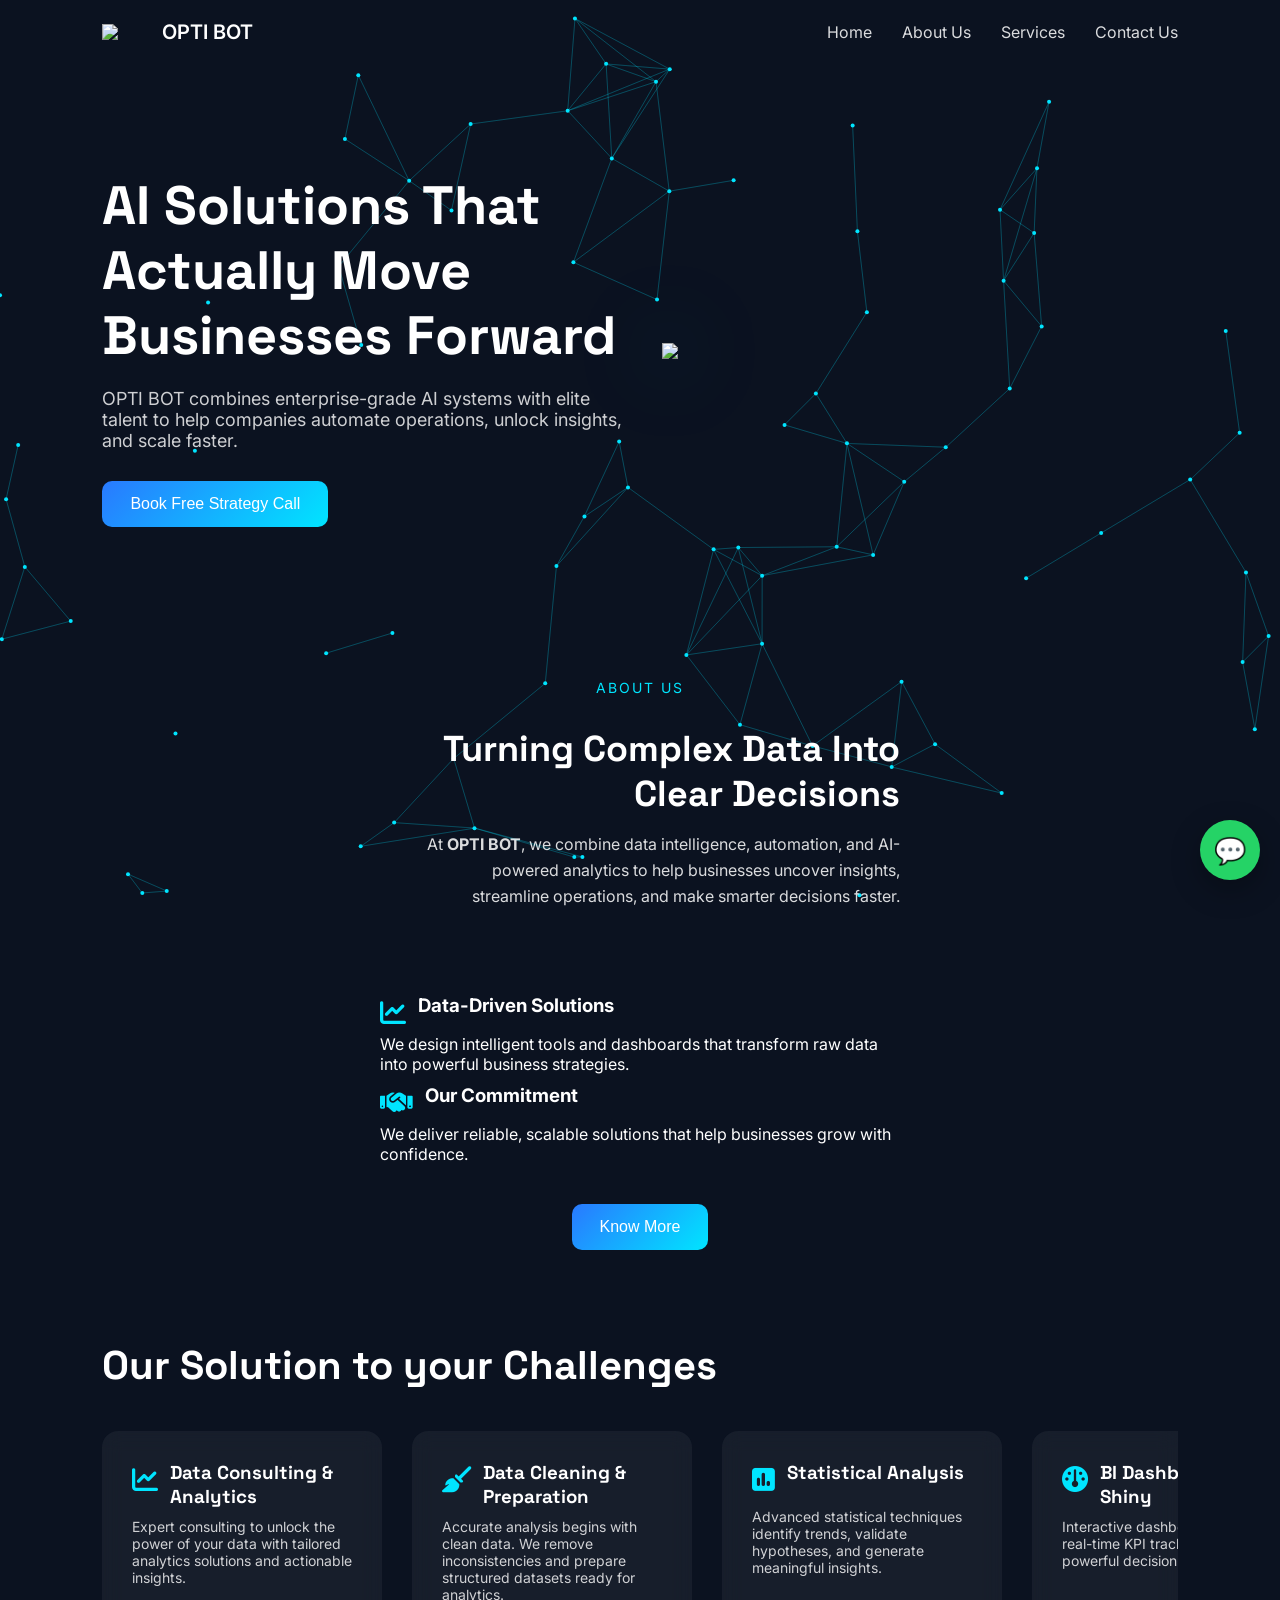
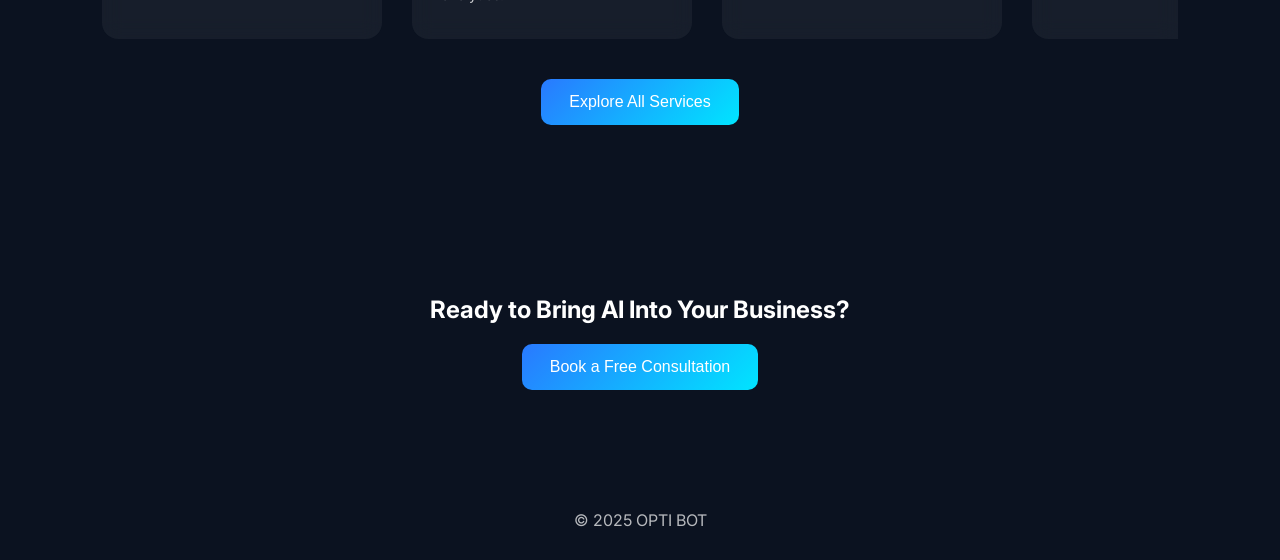
==== index.html @ 93d7aba6 "Update index.html" ====
<!DOCTYPE html>
<html lang="en">

<head>

<link rel="stylesheet" href="https://cdnjs.cloudflare.com/ajax/libs/font-awesome/6.5.1/css/all.min.css">
<meta charset="UTF-8">
<meta name="viewport" content="width=device-width, initial-scale=1.0">

<title>OPTI BOT</title>

<link href="https://fonts.googleapis.com/css2?family=Space+Grotesk:wght@400;600;700&family=Inter:wght@300;400;500&display=swap" rel="stylesheet">

<style>

.logo-link{
text-decoration:none;
color:inherit;
}

/* ABOUT SECTION */

.about-right a,
.about-right a:visited,
.about-right a:hover,
.about-right a:active{
text-decoration:none;
color:inherit;
}


.about-container{
display:flex;
align-items:center;
row-gap: 60px;
column-gap: 50px;
flex-wrap:wrap;
justify-content:center;
}


.about-right{
display:flex;
flex-direction:column;
row-gap: 10px;
column-gap:25px;
max-width:520px;
text-align:left;
}

.about-card{
display:flex;
gap:15px;
align-items:flex-start;
background:rgba(255,255,255,0.05);
padding:18px;
border-radius:12px;
backdrop-filter:blur(10px);
}

.about-icon{
background:#FF8A4C;
color:white;
width:40px;
height:40px;
display:flex;
align-items:center;
justify-content:center;
border-radius:10px;
font-size:18px;
flex-shrink:0;
}

.about-card h4{
margin:0;
font-size:16px;
}

.about-card p{
margin-top:4px;
opacity:.8;
font-size:14px;
}

.about-btn{
display:block;
margin-left:auto;
margin-right:auto;
}
/* COMPACT ABOUT */

.about-left span{
color:#00E5FF;
font-size:14px;
letter-spacing:1px;
}


.about-section{
padding:40px 8%;
}

.about-wrapper{
display:flex;
align-items:center;
justify-content:space-between;
gap:60px;
flex-wrap:wrap;
}

.about-left{
max-width:520px;
text-align:right;
display:flex;
flex-direction:column;
align-items:flex-end;
}

.about-heading{
text-align:center;
margin-bottom:20px;
}

.about-heading span{
color:#00E5FF;
font-size:14px;
letter-spacing:2px;
}
.about-left h2{
font-family:"Space Grotesk";
font-size:36px;
margin:10px 0 15px 0;
line-height:1.25;
}

.about-left p{
opacity:.85;
line-height:1.6;
margin-bottom:25px;
text-align: right;
}

.about-highlights{
display:flex;
gap:25px;
flex-wrap:wrap;
}

.about-text{
text-align:right;
max-width:480px;
}

.highlight{
display:flex;
align-items:center;
gap:8px;
font-size:14px;
opacity:.9;
}

.highlight i{
color:#00E5FF;
font-size:16px;
}

.about-right img{
width:260px;
border-radius:14px;
filter:drop-shadow(0 0 20px rgba(0,229,255,.3));
}

/* MOBILE */

@media(max-width:768px){

.about-wrapper{
flex-direction:column;
text-align:center;
}

.about-highlights{
justify-content:center;
}

}

.services-slider{
overflow:hidden;
position:relative;
width:100%;
margin-top:40px;
}

.services-track{
display:flex;
gap:30px;
width:max-content;
animation:scrollServices 35s linear infinite;
}

.services-track:hover{
animation-play-state:paused;
}

.services-slider .card{
width:280px;
flex-shrink:0;
}

@keyframes scrollServices{

0%{
transform:translateX(0);
}

100%{
transform:translateX(-50%);
}

}

.service-head{
display:flex;
align-items:flex-start;
column-gap:12px;
}

.service-icon{
font-size:26px;
color:#00E5FF;
flex-shrink:0;
margin-top:6px;
}

.service-head h3{
margin:0;
line-height:1.25;
}

.services-title span{
color:#9CFF2E;
font-size:14px;
letter-spacing:1px;
}

.services-grid{
display:grid;
grid-template-columns:repeat(auto-fit,minmax(260px,1fr));
gap:30px;
}

.service-icon{
font-size:26px;
color:#00E5FF;
margin-bottom:15px;
}

.service-img{
width:100%;
border-radius:10px;
margin-bottom:15px;
}

/* GLOBAL */

*{
margin:0;
padding:0;
box-sizing:border-box;
}

html{
scroll-behavior:smooth;
}

body{
font-family:Inter,sans-serif;
background:#0B1220;
color:white;
overflow-x:hidden;
}

/* ANIMATED NETWORK BACKGROUND */

#network{
position:fixed;
top:0;
left:0;
width:100%;
height:100%;
z-index:-1;
background:#0B1220;
}

/* NAVBAR */

nav{
display:flex;
justify-content:space-between;
align-items:center;
padding:20px 8%;
position:relative;
z-index:2;
}

.logo{
display:flex;
align-items:center;
gap:10px;
font-weight:600;
font-size:20px;
}

nav ul{
display:flex;
gap:30px;
list-style:none;
}

nav ul li a{
text-decoration:none;
color:white;
opacity:.85;
transition:.3s;
}

nav ul li a:hover{
color:#00E5FF;
}

.cta-nav{
background:linear-gradient(135deg,#2979FF,#00E5FF);
padding:10px 22px;
border-radius:8px;
font-weight:500;
cursor:pointer;
transition:.3s;
}

.cta-nav:hover{
transform:translateY(-2px);
box-shadow:0 10px 25px rgba(0,229,255,.4);
}

.menu-toggle{
display:none;
font-size:28px;
cursor:pointer;
}

/* HERO */

.hero{
display:flex;
align-items:center;
justify-content:space-between;
padding:110px 8%;
gap:40px;
}

.hero-text{
max-width:520px;
}

.hero h1{
font-family:"Space Grotesk";
font-size:54px;
line-height:1.2;
margin-bottom:20px;
}

.hero p{
opacity:.8;
margin-bottom:30px;
font-size:18px;
}

/* BUTTONS */

.buttons{
display:flex;
gap:20px;
}

.primary{
background:linear-gradient(135deg,#2979FF,#00E5FF);
border:none;
padding:14px 28px;
border-radius:10px;
font-size:16px;
cursor:pointer;
color:white;
transition:.3s;
}

.primary:hover{
transform:translateY(-3px);
box-shadow:0 10px 30px rgba(0,229,255,.4);
}

.secondary{
background:transparent;
border:1px solid #2979FF;
padding:14px 28px;
border-radius:10px;
color:white;
cursor:pointer;
}

/* HERO IMAGE */

.hero img{
width:760px;
filter:drop-shadow(0 0 40px rgba(0,229,255,0.5));
}

@keyframes float{
0%{transform:translateY(0)}
50%{transform:translateY(-15px)}
100%{transform:translateY(0)}
}

/* TRUST */

.trust{
text-align:center;
padding:50px 8%;
opacity:.8;
}

.trust-icons{
display:flex;
justify-content:center;
gap:40px;
margin-top:20px;
flex-wrap:wrap;
}

/* SERVICES PREVIEW */

.services{
padding:80px 8%;
}

.services-title{
margin-bottom:40px;
}

.services-title span{
color:#00E5FF;
font-size:14px;
letter-spacing:1px;
}

.services-title h2{
font-family:"Space Grotesk";
font-size:40px;
margin-top:10px;
margin-bottom: 40px;
}

.services-grid{
display:grid;
grid-template-columns:repeat(auto-fit,minmax(260px,1fr));
gap:30px;
}

.card{
background:rgba(255,255,255,0.05);
padding:30px;
border-radius:16px;
backdrop-filter:blur(10px);
transition:.3s;
}

.card:hover{
transform:translateY(-10px) scale(1.03);
box-shadow:0 20px 40px rgba(0,229,255,.15);
}

.card h3{
font-family:"Space Grotesk";
margin-bottom:10px;
}

.card p{
opacity:.8;
font-size:14px;
}

.explore{
text-align:center;
margin-top:40px;
}

/* ABOUT */

.about{
padding:80px 8%;
max-width:900px;
}

/* CONTACT */

.cta-section{
text-align:center;
padding:90px 8%;
}

/* FOOTER */

footer{
text-align:center;
padding:30px;
opacity:.7;
}

/* WHATSAPP */

.whatsapp{
position:fixed;
bottom:20px;
right:20px;
width:60px;
height:60px;
background:#25D366;
border-radius:50%;
display:flex;
align-items:center;
justify-content:center;
font-size:26px;
color:white;
text-decoration:none;
box-shadow:0 10px 30px rgba(0,0,0,.3);
}

/* MOBILE */

@media(max-width:768px){

.hero{
flex-direction:column;
text-align:center;
}

.hero img{
width:200%;
}

nav ul{
display:none;
position:absolute;
top:70px;
left:0;
width:100%;
background:#0B1220;
flex-direction:column;
text-align:center;
padding:20px 0;
}

nav ul.active{
display:flex;
}

.menu-toggle{
display:block;
}

}

</style>

</head>

<body>

<canvas id="network"></canvas>

<!-- NAVBAR -->

<nav>

<a href="index.html" class="logo-link">

<div class="logo">
<img src="logo.png" width="50">
OPTI BOT
</div>

</a>
<div class="menu-toggle" onclick="toggleMenu()">☰</div>

<ul id="menu">
<li><a href="#home">Home</a></li>
<li><a href="about.html">About Us</a></li>
<li><a href="services.html">Services</a></li>
<li><a href="#contact">Contact Us</a></li>
</ul>

</nav>

<!-- HERO -->

<section class="hero" id="home">

<div class="hero-text">

<h1>AI Solutions That Actually Move Businesses Forward</h1>

<p>
OPTI BOT combines enterprise-grade AI systems with elite talent to help companies automate operations, unlock insights, and scale faster.
</p>

<div class="buttons">

<button class="primary">Book Free Strategy Call</button>

</div>

</div>

<img src="hero-ai.png">

</section>

<!-- ABOUT -->

<section class="about-section" id="about">
<div class="about-heading">
  <span>ABOUT US</span>
</div>
<div class="about-container">

<div class="about-left">



<h2>Turning Complex Data Into Clear Decisions</h2>

<p class="about-text">
At <strong>OPTI BOT</strong>, we combine data intelligence, automation, and AI-powered analytics to help businesses uncover insights, streamline operations, and make smarter decisions faster.
</p>

</div>

<div class="about-right">


<div class="service-head" style="height: 30px;">
<i class="fa-solid fa-chart-line service-icon"></i>
<h3>Data-Driven Solutions</h3>
</div>

<p>We design intelligent tools and dashboards that transform raw data into powerful business strategies.</p>


<div class="service-head" style="height: 30px;">
<i class="fa-solid fa-handshake service-icon"></i>
<h3>Our Commitment</h3>
</div>

<p>We deliver reliable, scalable solutions that help businesses grow with confidence.</p>
</div>

</div>


</section>

<button class="primary about-btn" onclick="window.location.href='about.html'">
  Know More
</button>

<!-- SERVICES PREVIEW -->

<section class="services" id="services">

<div class="services-title">

<!--<span>Data Intelligence & Automation Services</span>-->
<h2>Our Solution to your Challenges</h2>

</div>

<div class="services-slider">

<div class="services-track">

<!-- Service 1 -->

<div class="card">
<div class="service-head">
<i class="fa-solid fa-chart-line service-icon"></i>
<h3>Data Consulting & Analytics</h3>
</div>
<p>
Expert consulting to unlock the power of your data with tailored analytics solutions and actionable insights.
</p>

</div>


<!-- Service 2 -->

<div class="card">
<div class="service-head">
<i class="fa-solid fa-broom service-icon"></i>
<h3>Data Cleaning & Preparation</h3>
</div>
<p>
Accurate analysis begins with clean data. We remove inconsistencies and prepare structured datasets ready for analytics.
</p>

</div>


<!-- Service 3 -->

<div class="card">
<div class="service-head">
<i class="fa-solid fa-square-poll-vertical service-icon"></i>
<h3>Statistical Analysis</h3>
</div>
<p>
Advanced statistical techniques identify trends, validate hypotheses, and generate meaningful insights.
</p>

</div>


<!-- Service 4 -->

<div class="card">
<div class="service-head">
<i class="fa-solid fa-gauge service-icon"></i>
<h3>BI Dashboards in Shiny</h3>
</div>
<p>
Interactive dashboards delivering real-time KPI tracking and powerful decision-making tools.
</p>

</div>


<!-- Service 5 -->

<div class="card">
<div class="service-head">
<i class="fa-solid fa-gears service-icon"></i>
<h3>Automated Reports & Workflows</h3>
</div>
<p>
Automate reporting systems and workflows to deliver accurate data without repetitive manual effort.
</p>

</div>


<!-- Service 6 -->

<div class="card">
<div class="service-head">
<i class="fa-solid fa-chart-area service-icon"></i>
<h3>Complex Shiny Dashboards</h3>
</div>
<p>
Multi-functional dashboards with advanced filtering, drill-down capabilities, and predictive insights.
</p>

</div>


<!-- Service 7 -->

<div class="card">
<div class="service-head">
<i class="fa-solid fa-database service-icon"></i>
<h3>Data Engineering</h3>
</div>
<p>
Robust data pipelines, warehousing, and architecture for smooth data flow from collection to analysis.
</p>

</div>


<!-- Service 8 -->


<div class="card">
<div class="service-head">
  <i class="fa-solid fa-robot service-icon"></i>
  <h3>Machine Learning & Predictive Modelling</h3>
</div>

<p>
AI models that forecast outcomes, detect anomalies, and optimize business decisions.
</p>

</div>

</div>
</div>

<div class="explore">

<a href="services.html">

<button class="primary">Explore All Services</button>

</a>

</div>

</section></div>

</section>


<!-- CONTACT -->

<section class="cta-section" id="contact">

<h2>Ready to Bring AI Into Your Business?</h2>

<br>

<button class="primary">Book a Free Consultation</button>

</section>

<footer>

© 2025 OPTI BOT

</footer>

<!-- WHATSAPP -->

<a class="whatsapp"
href="https://wa.me/919999999999?text=Hi%20OPTI%20BOT%20I%20would%20like%20a%20consultation"
target="_blank">

💬

</a>

<script>

function toggleMenu(){
document.getElementById("menu").classList.toggle("active");
}

const canvas = document.getElementById("network");
const ctx = canvas.getContext("2d");

canvas.width = window.innerWidth;
canvas.height = window.innerHeight;

let particles = [];

for(let i=0;i<80;i++){

particles.push({
x:Math.random()*canvas.width,
y:Math.random()*canvas.height,
vx:(Math.random()-0.5)*0.5,
vy:(Math.random()-0.5)*0.5
})

}

function animate(){

ctx.clearRect(0,0,canvas.width,canvas.height);

particles.forEach(p=>{

p.x+=p.vx;
p.y+=p.vy;

if(p.x<0||p.x>canvas.width)p.vx*=-1;
if(p.y<0||p.y>canvas.height)p.vy*=-1;

ctx.beginPath();
ctx.arc(p.x,p.y,2,0,Math.PI*2);
ctx.fillStyle="#00E5FF";
ctx.fill();

particles.forEach(p2=>{

let dist=Math.hypot(p.x-p2.x,p.y-p2.y);

if(dist<120){

ctx.beginPath();
ctx.moveTo(p.x,p.y);
ctx.lineTo(p2.x,p2.y);
ctx.strokeStyle="rgba(0,229,255,0.15)";
ctx.stroke();

}

})

})

requestAnimationFrame(animate)

}

animate()

</script>

</body>
</html>
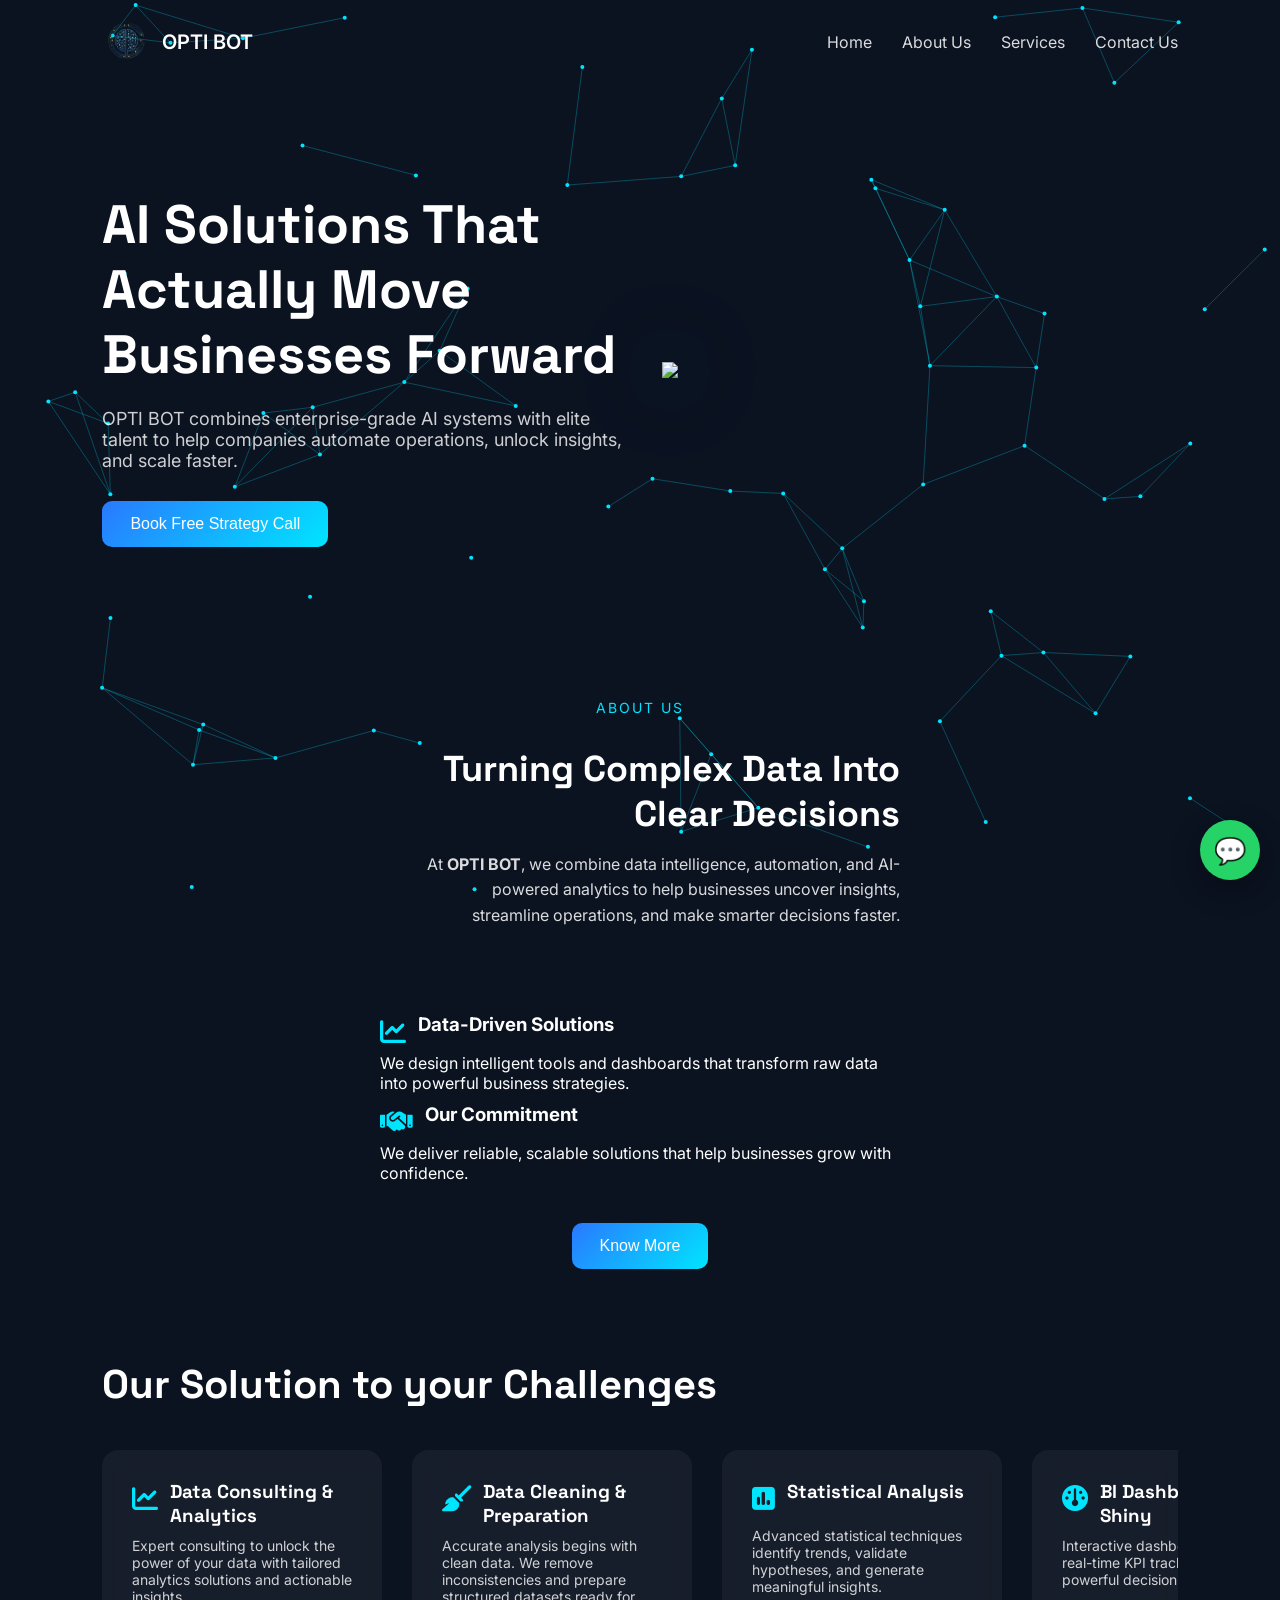
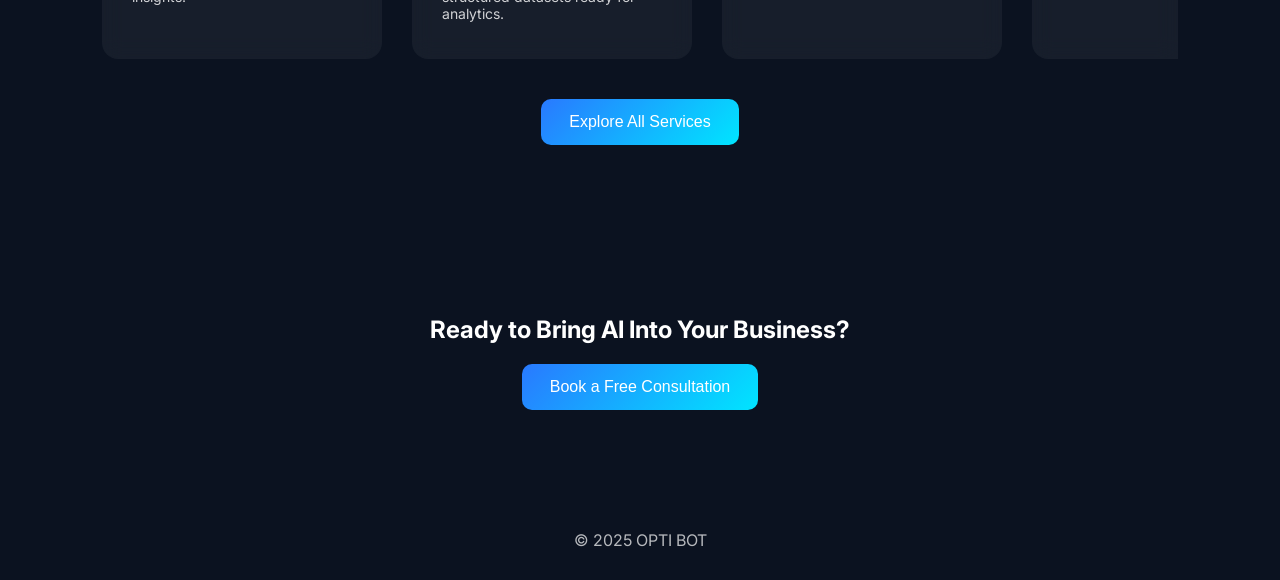
==== commit 4678b3c6: "Update index.html max with for media changed for mobile to 100%" ====
--- a/index.html
+++ b/index.html
@@ -172,7 +172,7 @@
 
 /* MOBILE */
 
-@media(max-width:768px){
+@media(max-width:100%){
 
 .about-wrapper{
 flex-direction:column;
@@ -537,7 +537,7 @@
 
 /* MOBILE */
 
-@media(max-width:768px){
+@media(max-width:100%){
 
 .hero{
 flex-direction:column;
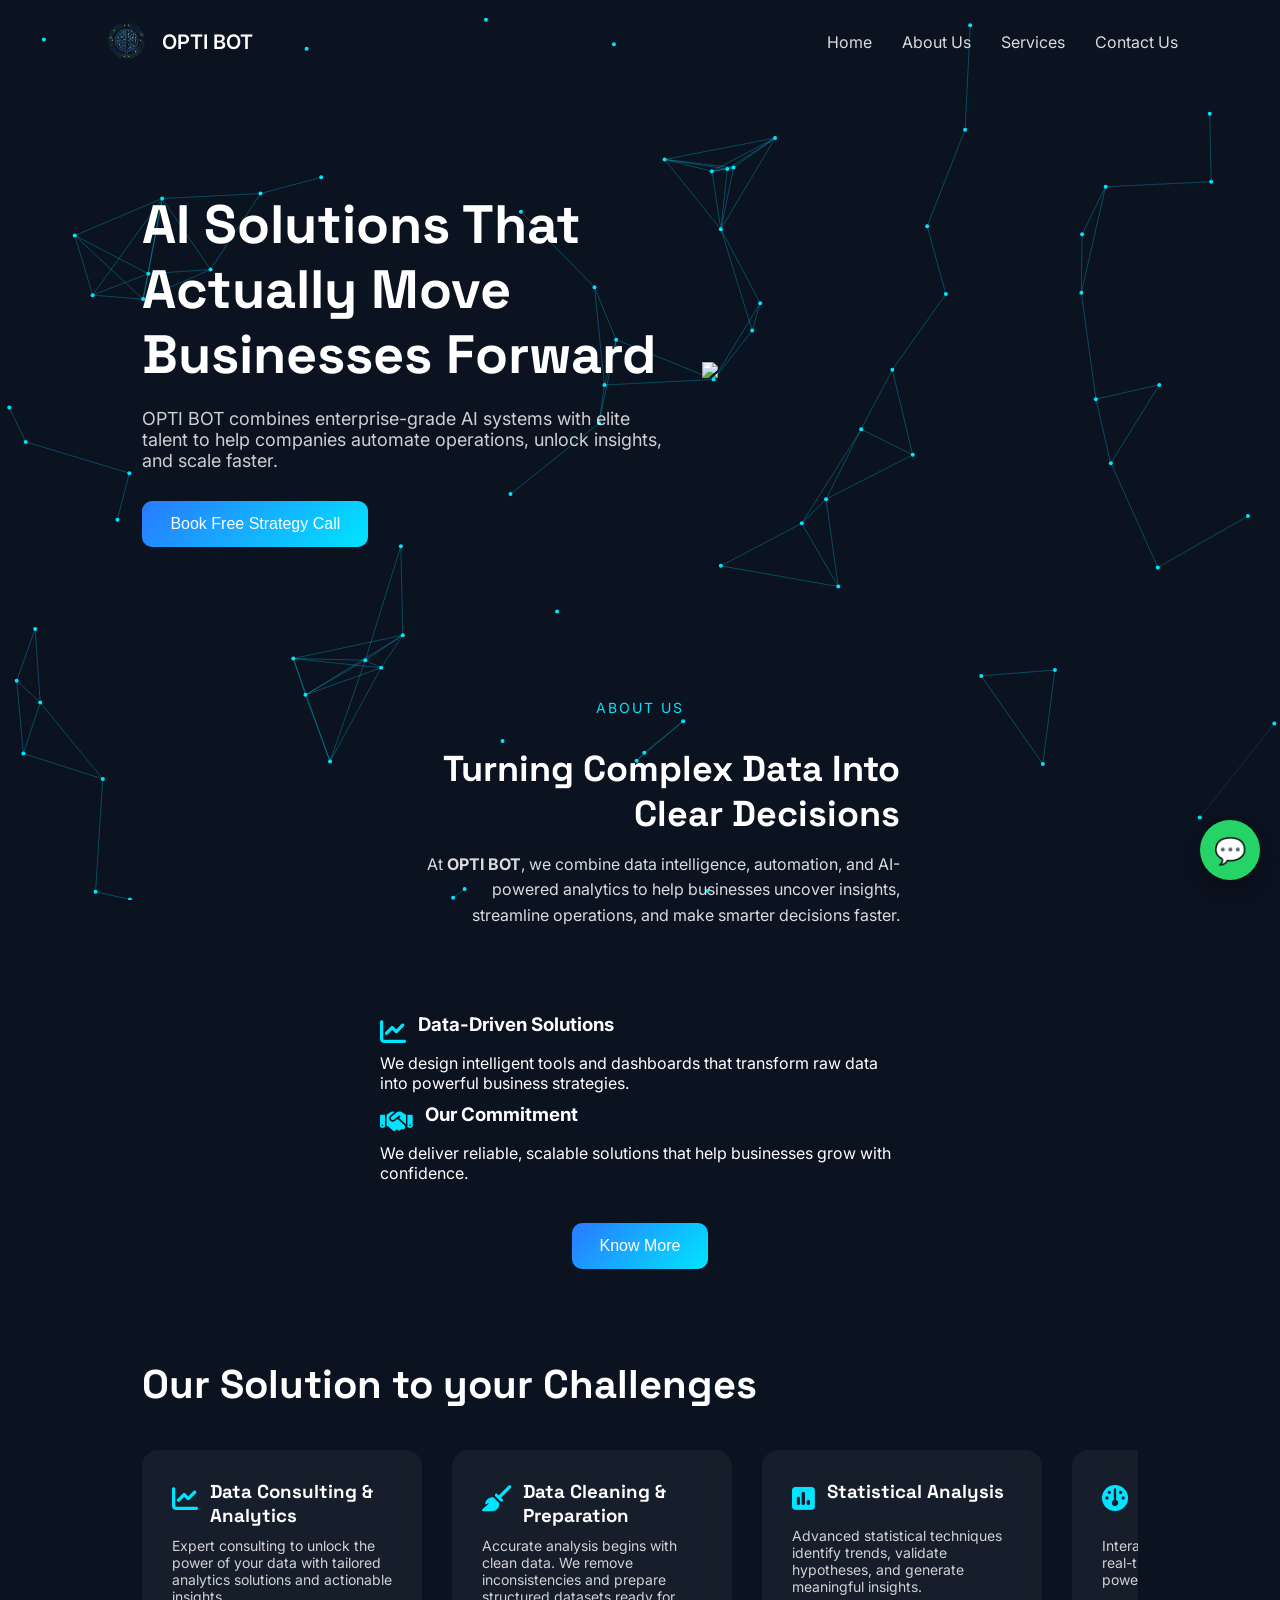
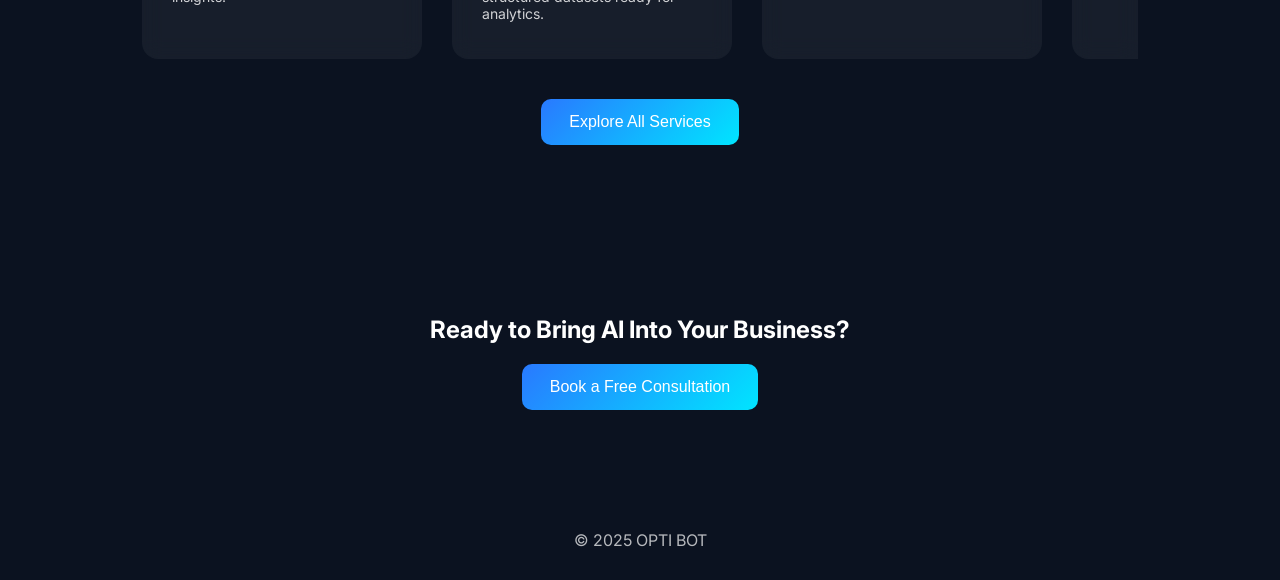
==== commit bb000f22: "Update index.html @media edited" ====
--- a/index.html
+++ b/index.html
@@ -171,8 +171,151 @@
 }
 
 /* MOBILE */
-
-@media(max-width:100%){
+/* ================= MOBILE (≤600px) ================= */
+
+@media (max-width:600px){
+
+/* NAV */
+nav{
+padding:15px 5%;
+}
+
+nav ul{
+display:none;
+flex-direction:column;
+position:absolute;
+top:70px;
+left:0;
+width:100%;
+background:#0B1220;
+padding:20px 0;
+}
+
+nav ul.active{
+display:flex;
+}
+
+.menu-toggle{
+display:block;
+}
+
+/* HERO */
+.hero{
+flex-direction:column;
+text-align:center;
+padding:60px 5%;
+}
+
+.hero h1{
+font-size:34px;
+}
+
+.hero img{
+width:100%;
+}
+
+/* ABOUT */
+.about-section{
+padding:50px 5%;
+}
+
+.about-container{
+flex-direction:column;
+gap:30px;
+}
+
+.about-left{
+text-align:center;
+align-items:center;
+}
+
+.about-text{
+text-align:center;
+}
+
+.about-right{
+align-items:center;
+}
+
+/* SERVICES */
+.services{
+padding:60px 5%;
+}
+
+.services-title h2{
+font-size:28px;
+}
+
+.services-track{
+gap:15px;
+}
+
+/* CTA */
+.cta-section{
+padding:60px 5%;
+}
+
+/* BUTTON */
+.primary{
+width:100%;
+max-width:280px;
+}
+
+}
+
+
+/* ================= TABLET (601px–1024px) ================= */
+
+@media (min-width:601px) and (max-width:1024px){
+
+.hero{
+flex-direction:column;
+text-align:center;
+}
+
+.hero img{
+width:80%;
+}
+
+.about-container{
+flex-direction:column;
+text-align:center;
+}
+
+.about-left{
+align-items:center;
+text-align:center;
+}
+
+.about-right{
+align-items:center;
+}
+
+.services-track{
+gap:20px;
+}
+
+}
+
+
+/* ================= LARGE SCREENS (≥1200px) ================= */
+
+@media (min-width:1200px){
+
+.about-container{
+max-width:1200px;
+margin:auto;
+}
+
+.hero{
+max-width:1200px;
+margin:auto;
+}
+
+.services{
+max-width:1200px;
+margin:auto;
+}
 
 .about-wrapper{
 flex-direction:column;
@@ -183,7 +326,21 @@
 justify-content:center;
 }
 
-}
+
+
+}
+/*@media(max-width:100%){
+
+.about-wrapper{
+flex-direction:column;
+text-align:center;
+}
+
+.about-highlights{
+justify-content:center;
+}
+
+}*/
 
 .services-slider{
 overflow:hidden;
@@ -537,7 +694,7 @@
 
 /* MOBILE */
 
-@media(max-width:100%){
+/* @media(max-width:100%){
 
 .hero{
 flex-direction:column;
@@ -568,7 +725,7 @@
 display:block;
 }
 
-}
+}*/
 
 </style>
 
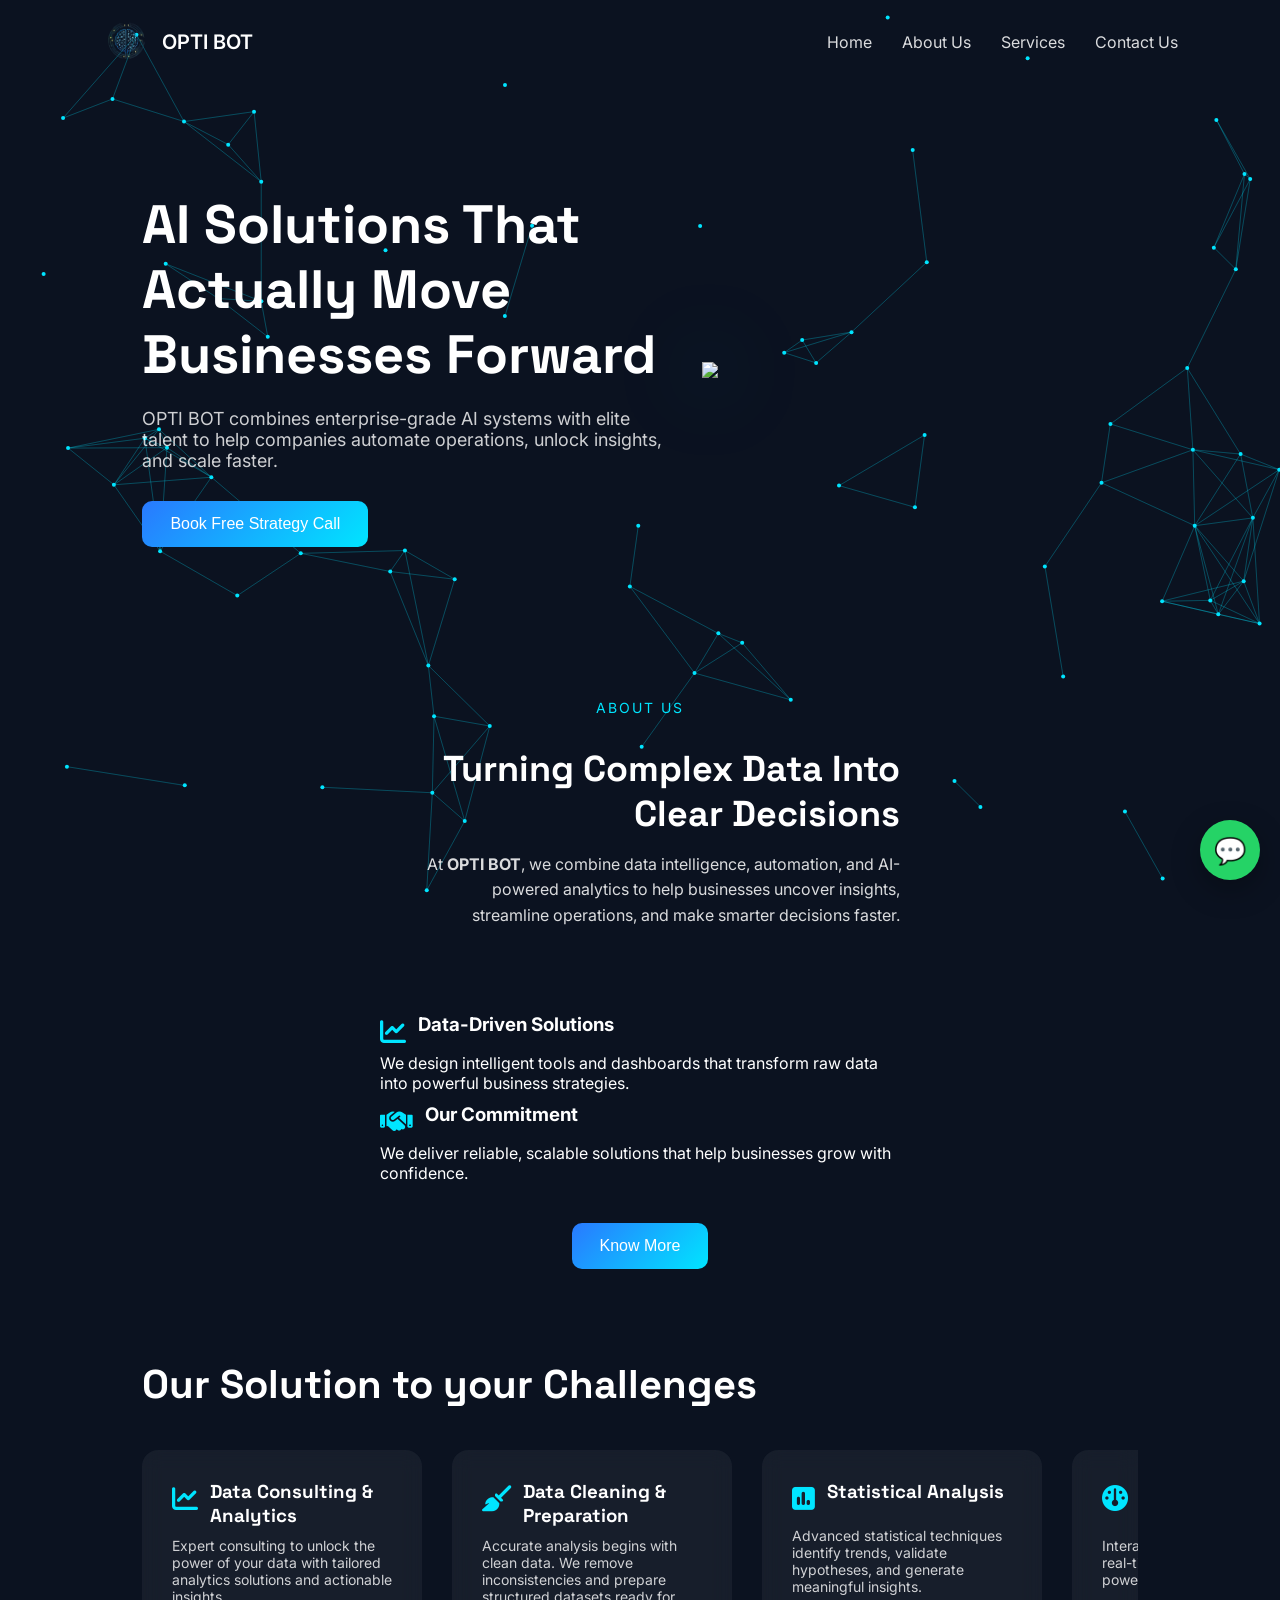
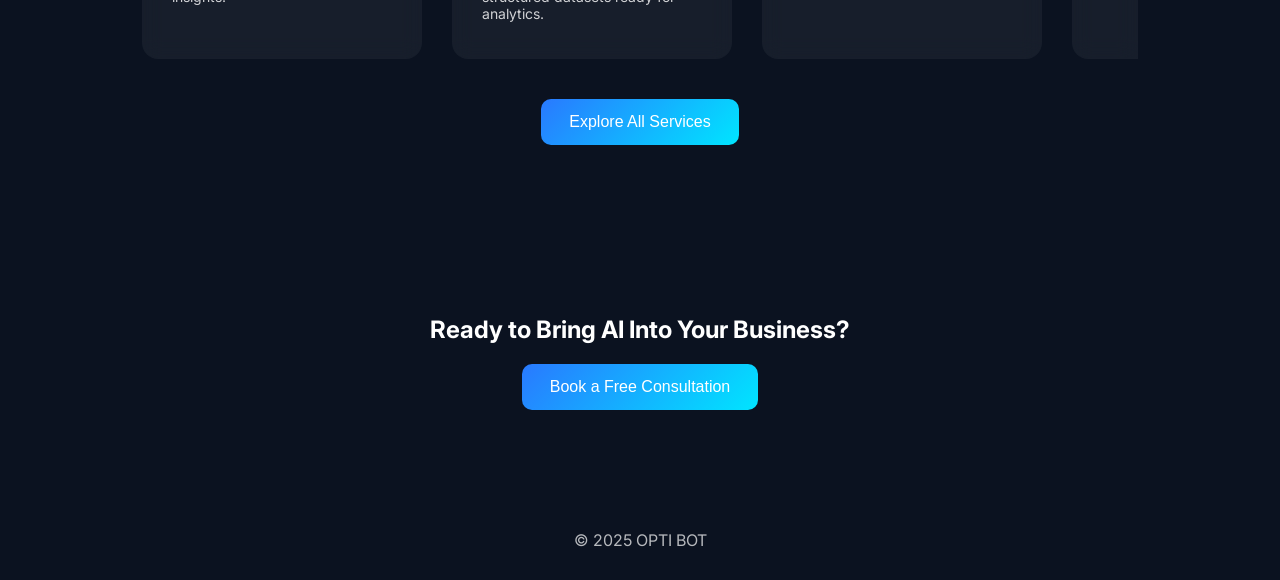
==== commit cc253354: "Update index.html" ====
--- a/index.html
+++ b/index.html
@@ -295,6 +295,18 @@
 gap:20px;
 }
 
+nav ul.active{
+display:flex;
+}
+
+.menu-toggle{
+display:block;
+}
+
+.button{
+margin:auto;
+}
+
 }
 
 
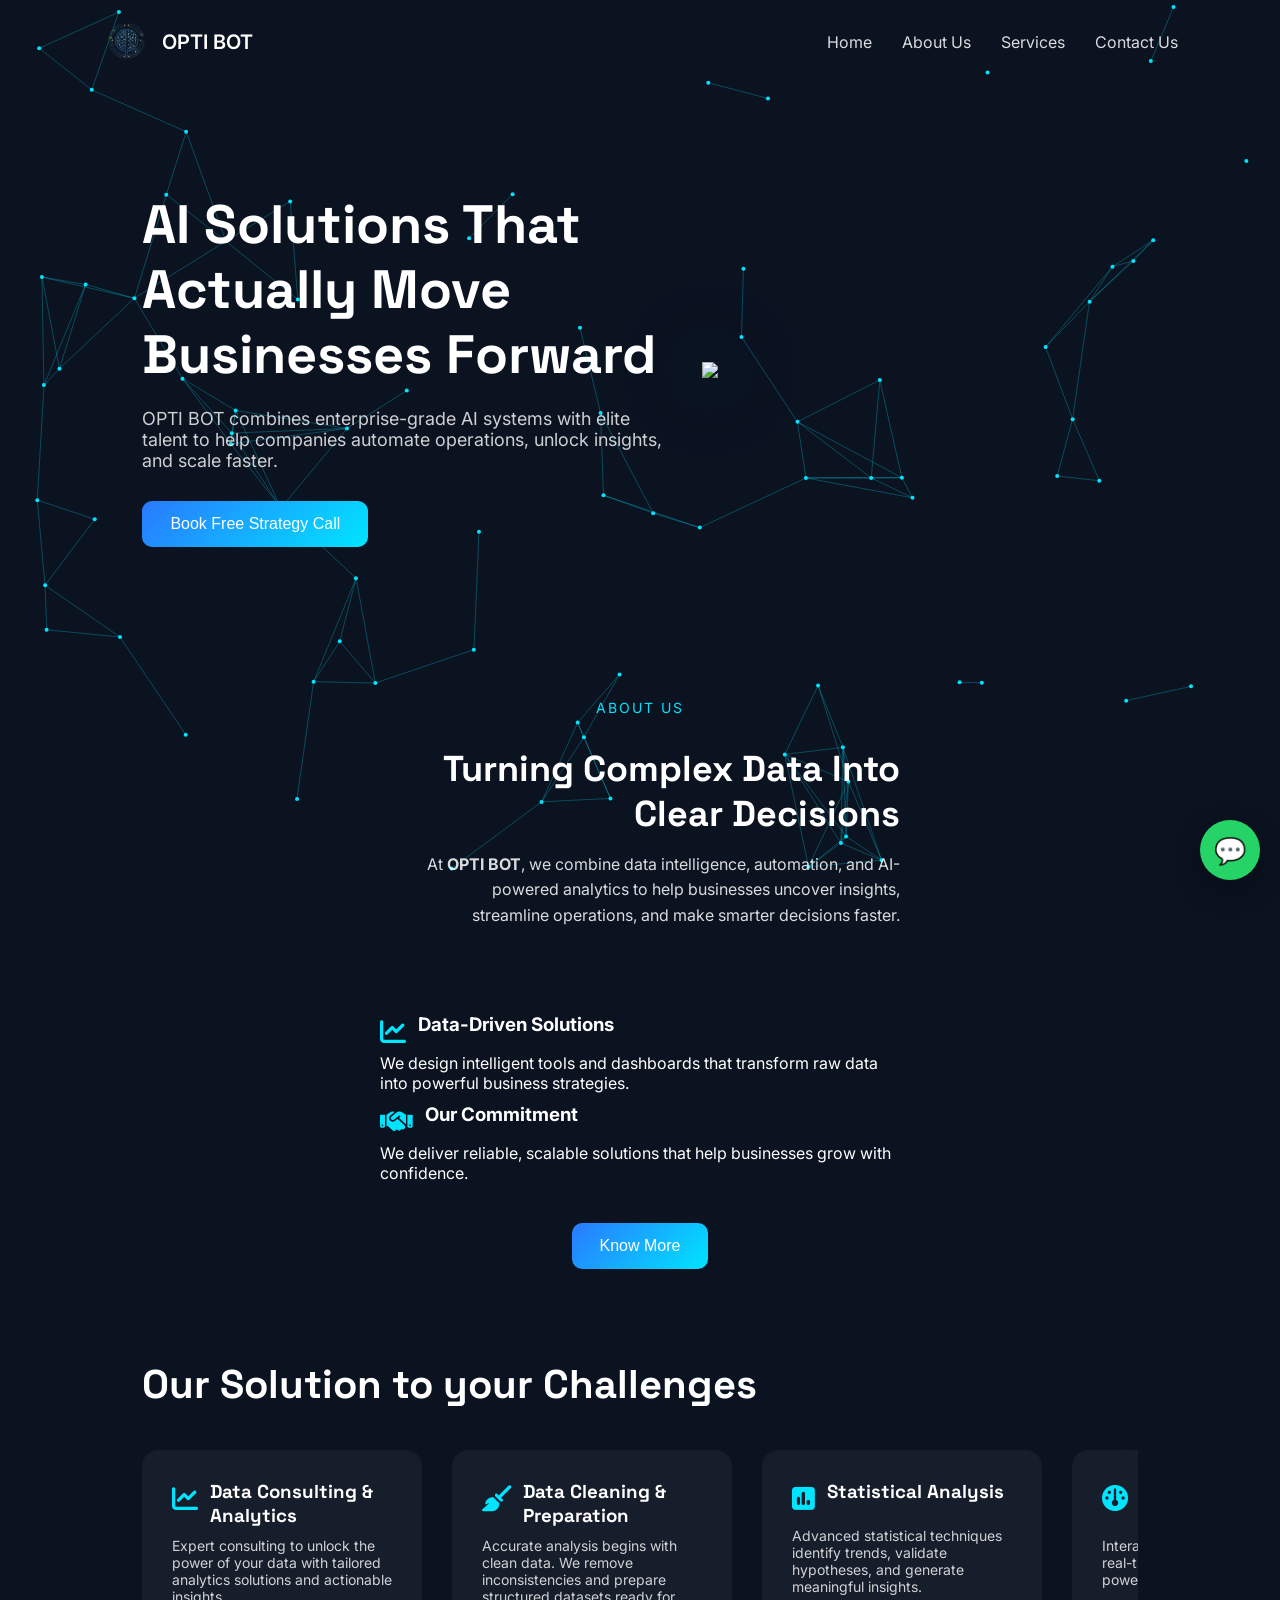
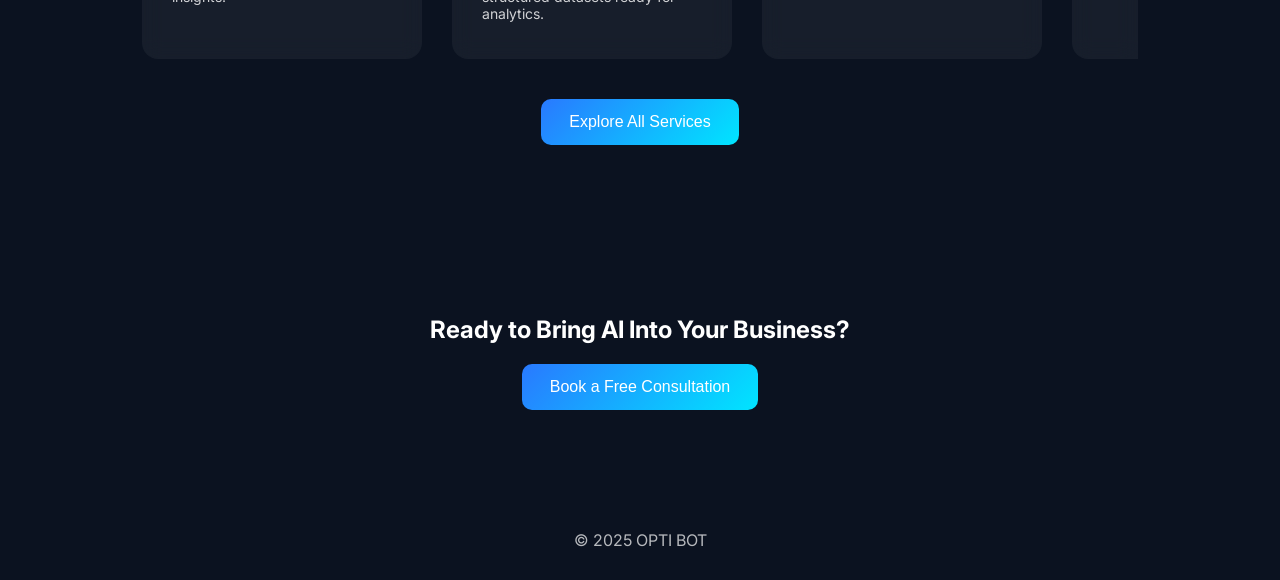
==== commit e4e1369b: "Update index.html" ====
--- a/index.html
+++ b/index.html
@@ -580,7 +580,7 @@
 /* HERO IMAGE */
 
 .hero img{
-width:760px;
+width:660px;
 filter:drop-shadow(0 0 40px rgba(0,229,255,0.5));
 }
 
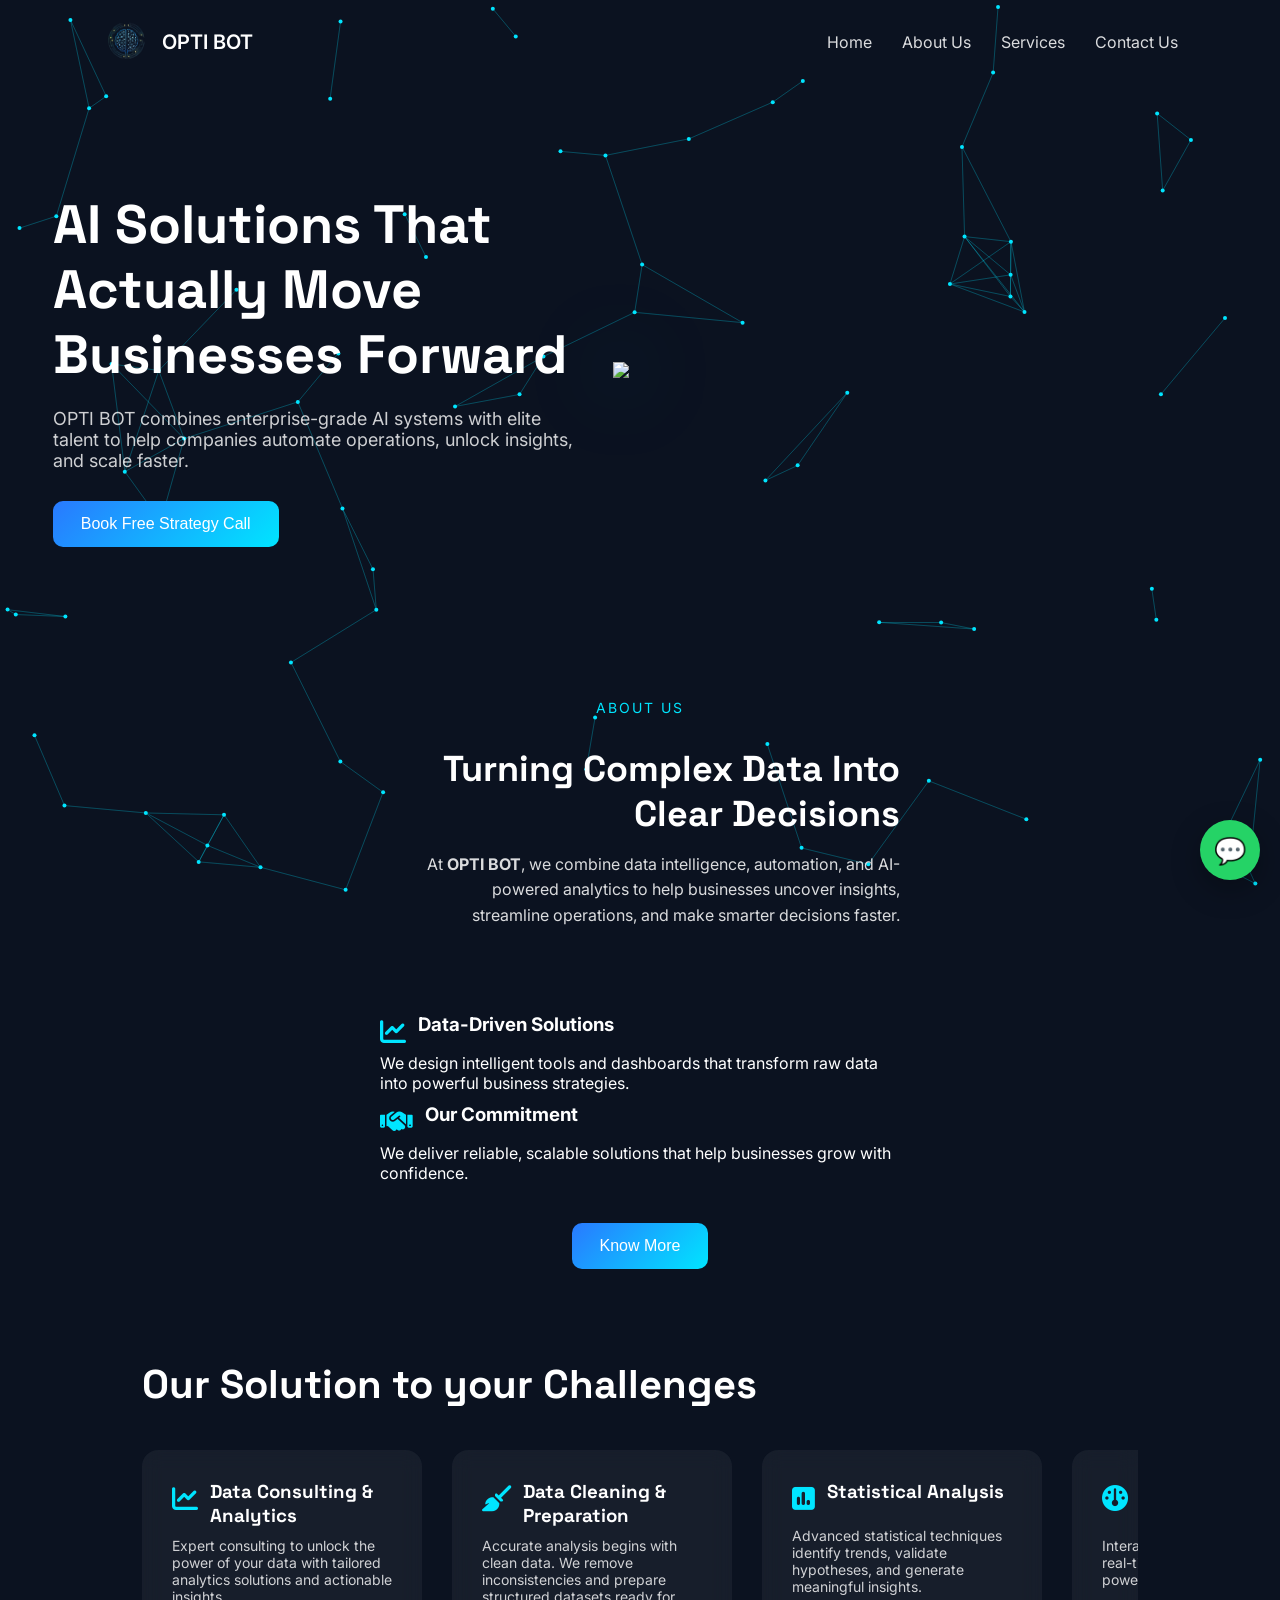
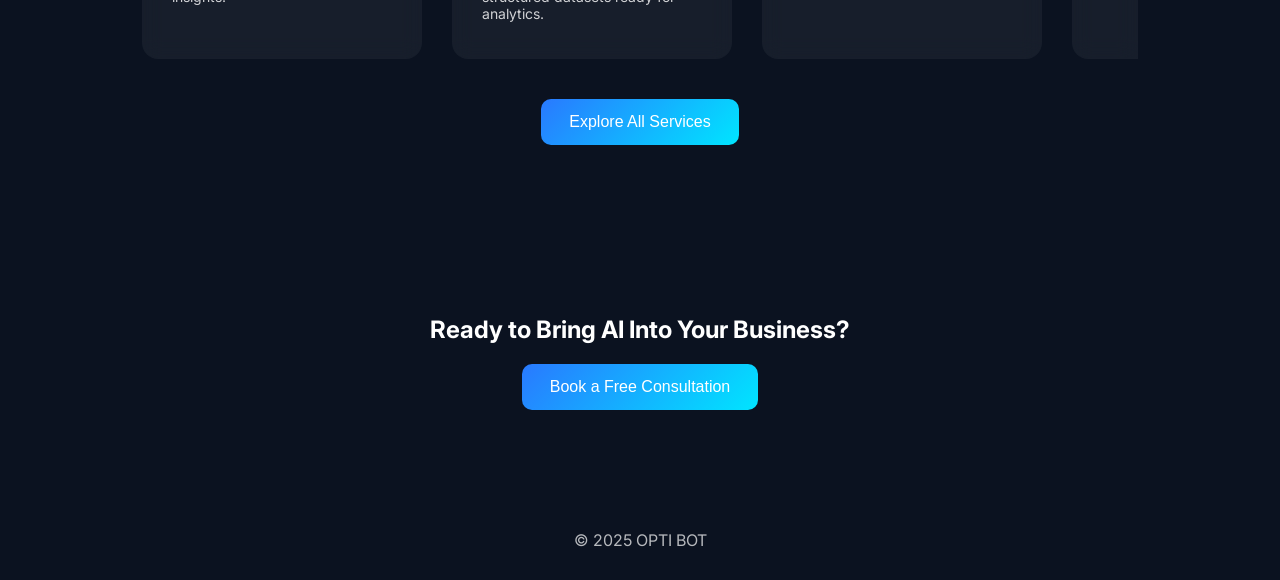
==== commit 16acd8f8: "Update index.html" ====
--- a/index.html
+++ b/index.html
@@ -524,7 +524,7 @@
 display:flex;
 align-items:center;
 justify-content:space-between;
-padding:110px 8%;
+padding:110px 1%;
 gap:40px;
 }
 
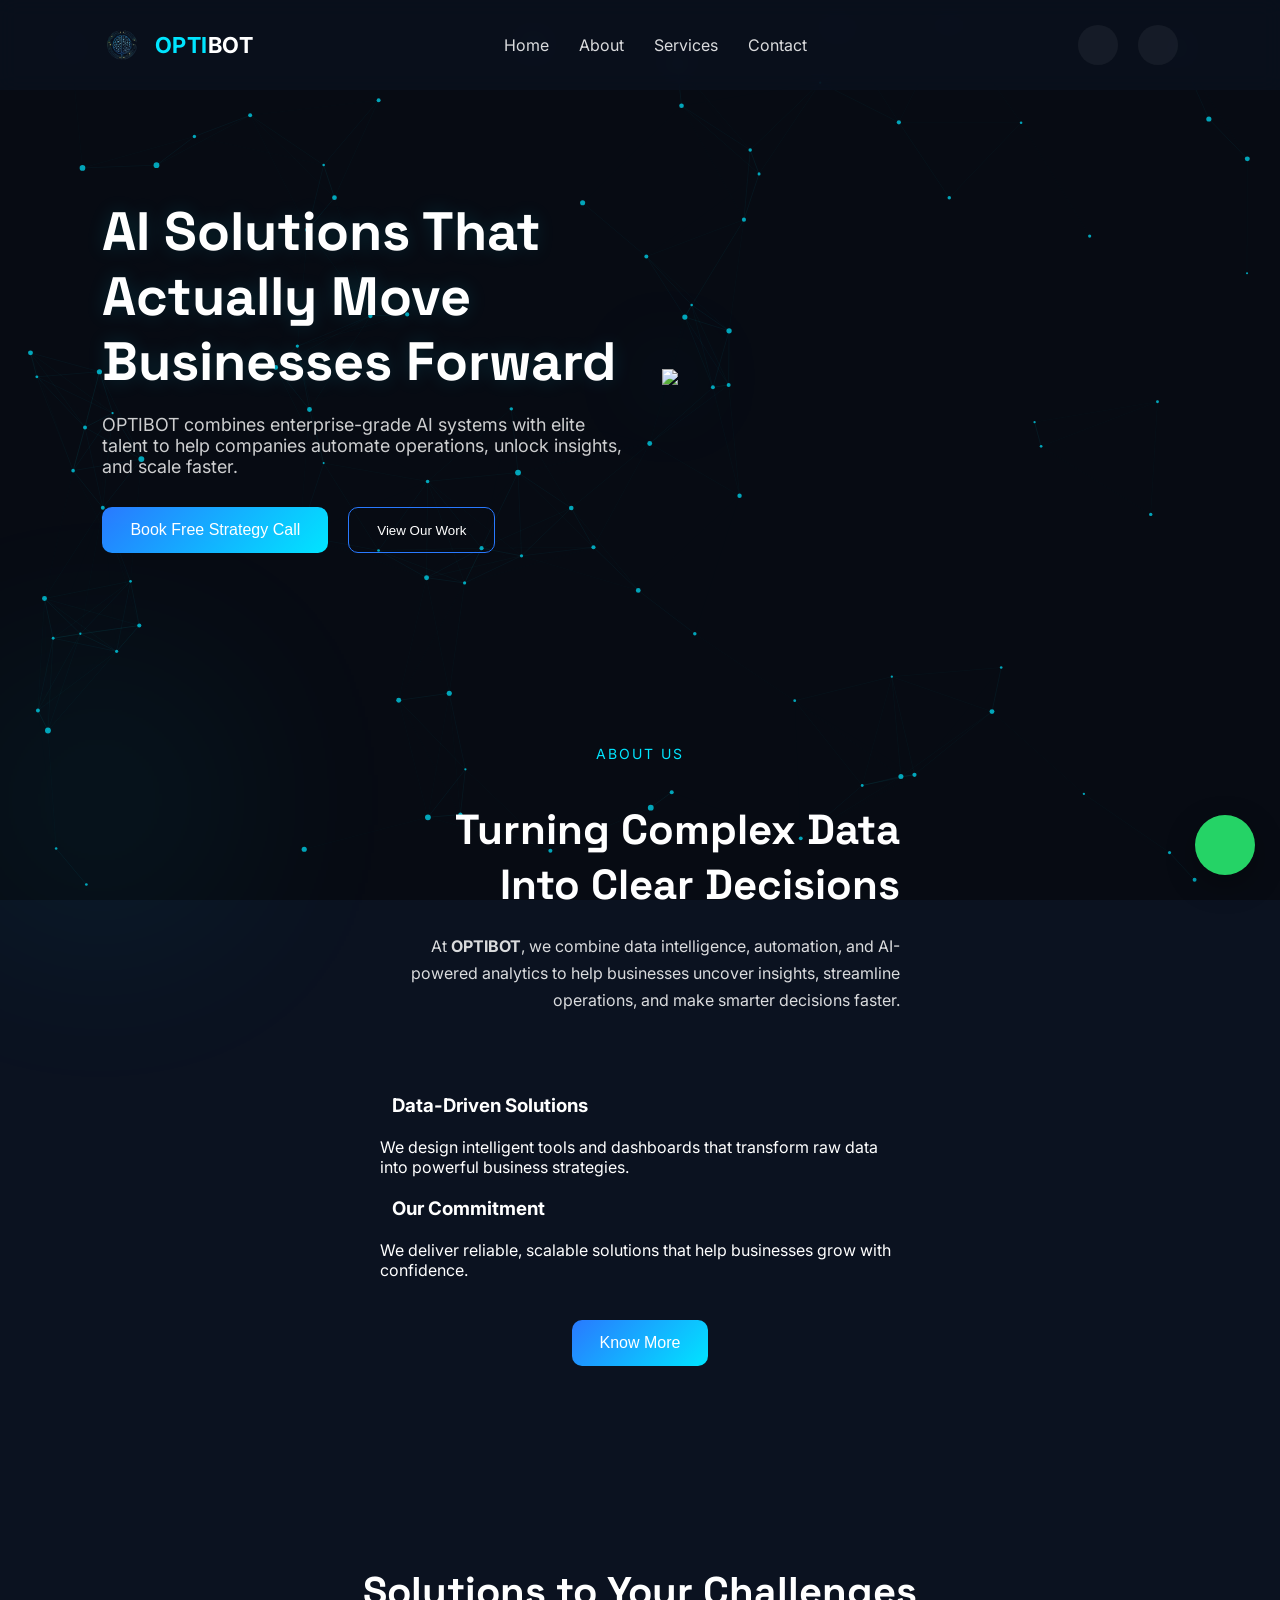
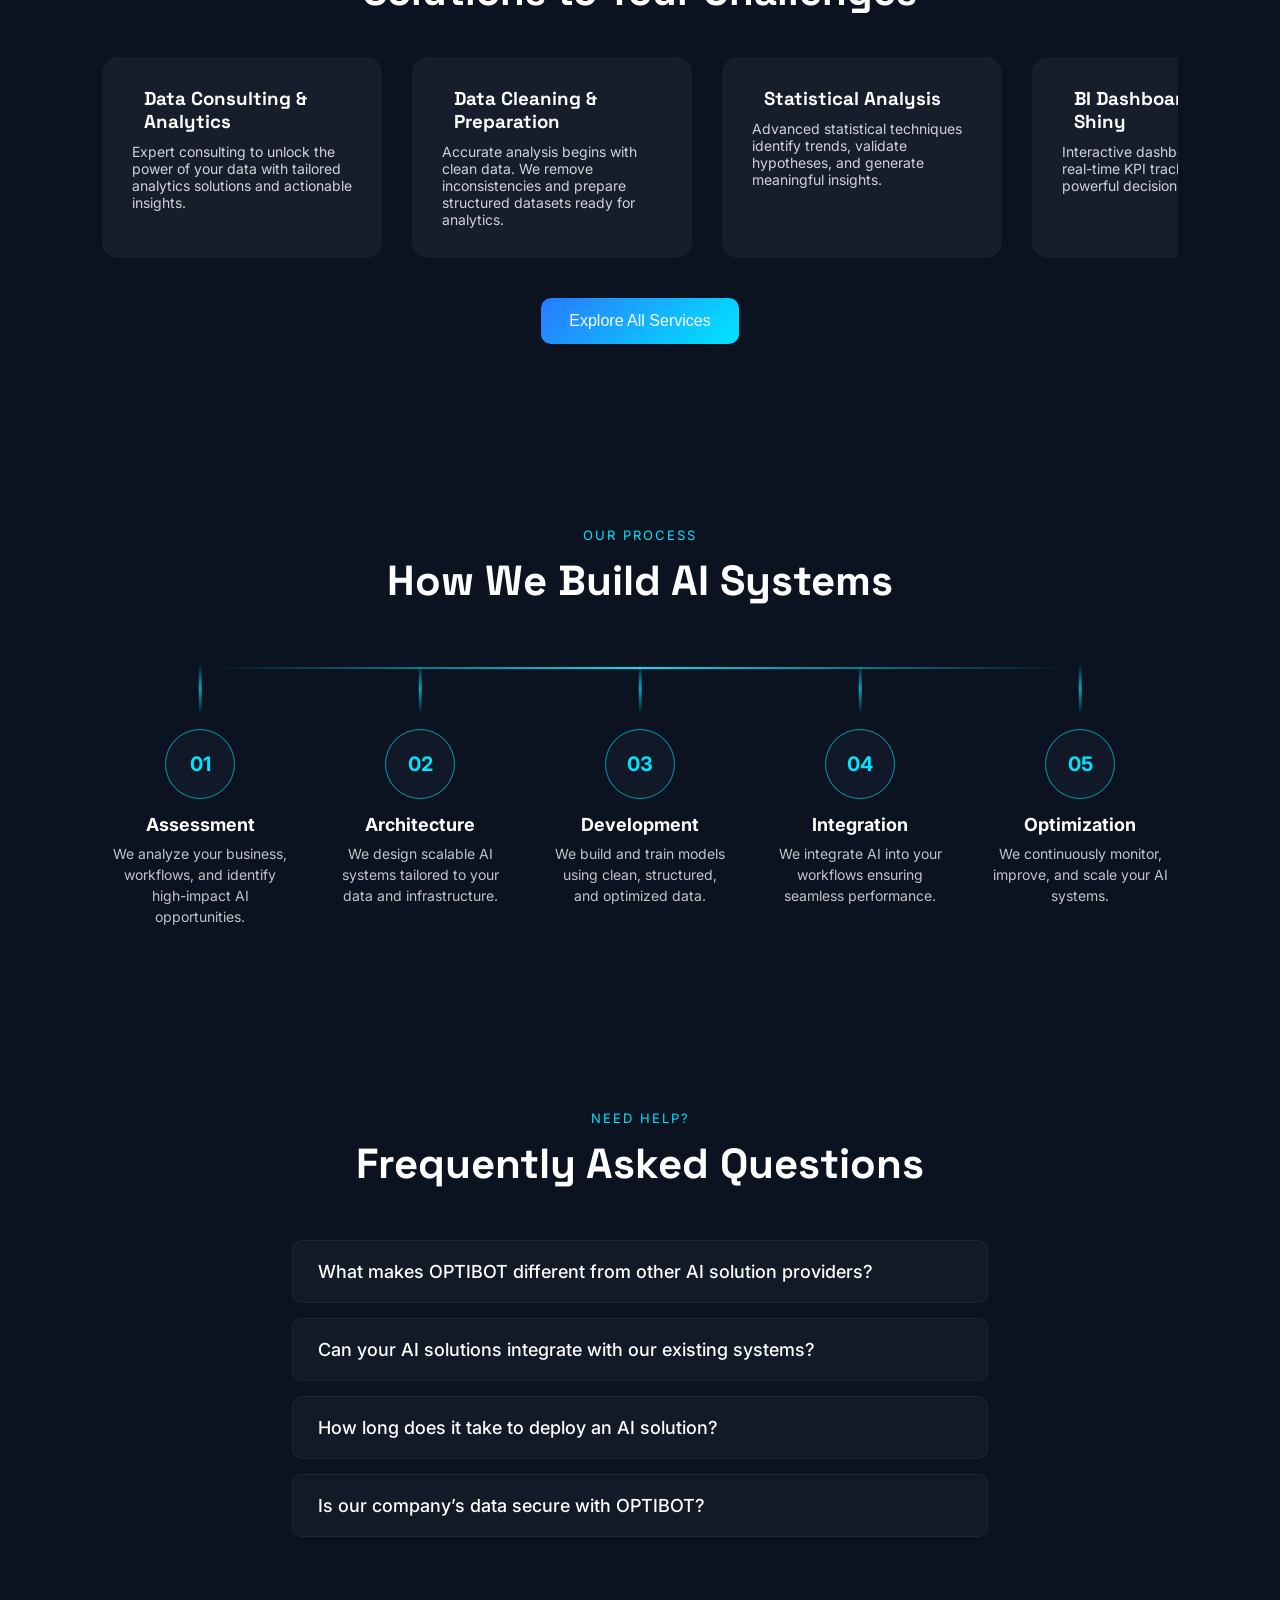
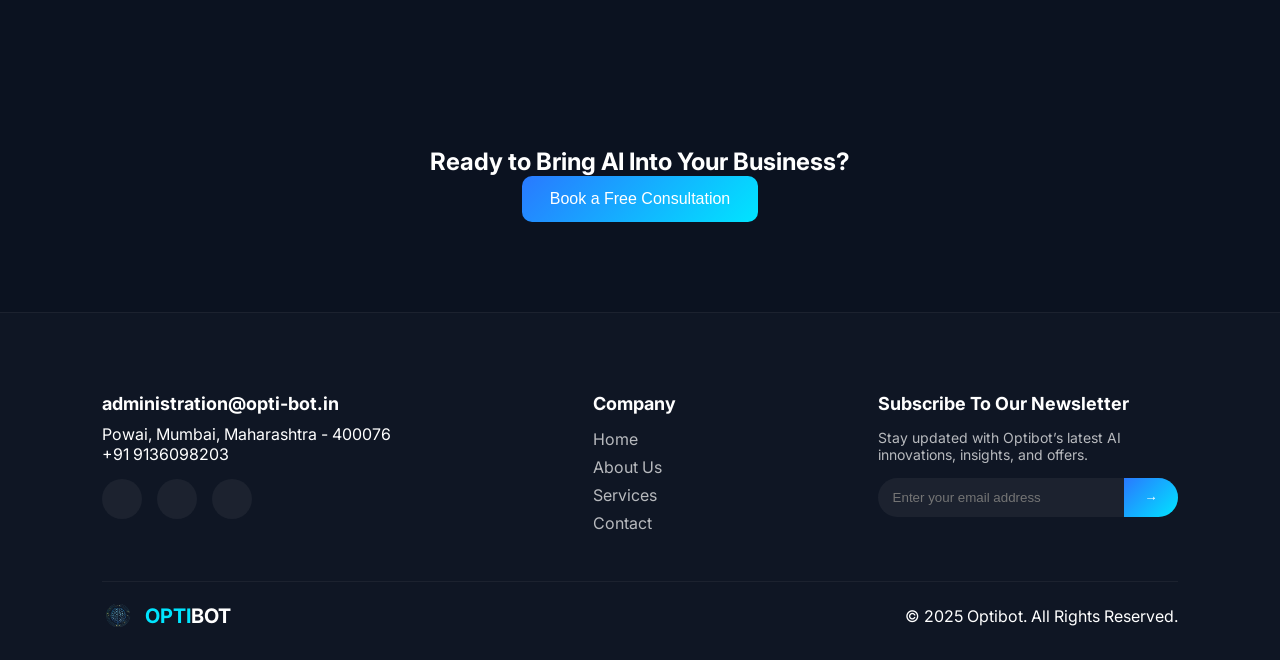
==== commit 8cc3dfc6: "new code uploaded" ====
--- a/index.html
+++ b/index.html
@@ -3,1086 +3,428 @@
 
 <head>
 
-<link rel="stylesheet" href="https://cdnjs.cloudflare.com/ajax/libs/font-awesome/6.5.1/css/all.min.css">
-<meta charset="UTF-8">
-<meta name="viewport" content="width=device-width, initial-scale=1.0">
-
-<title>OPTI BOT</title>
-
-<link href="https://fonts.googleapis.com/css2?family=Space+Grotesk:wght@400;600;700&family=Inter:wght@300;400;500&display=swap" rel="stylesheet">
-
-<style>
-
-.logo-link{
-text-decoration:none;
-color:inherit;
-}
-
-/* ABOUT SECTION */
-
-.about-right a,
-.about-right a:visited,
-.about-right a:hover,
-.about-right a:active{
-text-decoration:none;
-color:inherit;
-}
-
-
-.about-container{
-display:flex;
-align-items:center;
-row-gap: 60px;
-column-gap: 50px;
-flex-wrap:wrap;
-justify-content:center;
-}
-
-
-.about-right{
-display:flex;
-flex-direction:column;
-row-gap: 10px;
-column-gap:25px;
-max-width:520px;
-text-align:left;
-}
-
-.about-card{
-display:flex;
-gap:15px;
-align-items:flex-start;
-background:rgba(255,255,255,0.05);
-padding:18px;
-border-radius:12px;
-backdrop-filter:blur(10px);
-}
-
-.about-icon{
-background:#FF8A4C;
-color:white;
-width:40px;
-height:40px;
-display:flex;
-align-items:center;
-justify-content:center;
-border-radius:10px;
-font-size:18px;
-flex-shrink:0;
-}
-
-.about-card h4{
-margin:0;
-font-size:16px;
-}
-
-.about-card p{
-margin-top:4px;
-opacity:.8;
-font-size:14px;
-}
-
-.about-btn{
-display:block;
-margin-left:auto;
-margin-right:auto;
-}
-/* COMPACT ABOUT */
-
-.about-left span{
-color:#00E5FF;
-font-size:14px;
-letter-spacing:1px;
-}
-
-
-.about-section{
-padding:40px 8%;
-}
-
-.about-wrapper{
-display:flex;
-align-items:center;
-justify-content:space-between;
-gap:60px;
-flex-wrap:wrap;
-}
-
-.about-left{
-max-width:520px;
-text-align:right;
-display:flex;
-flex-direction:column;
-align-items:flex-end;
-}
-
-.about-heading{
-text-align:center;
-margin-bottom:20px;
-}
-
-.about-heading span{
-color:#00E5FF;
-font-size:14px;
-letter-spacing:2px;
-}
-.about-left h2{
-font-family:"Space Grotesk";
-font-size:36px;
-margin:10px 0 15px 0;
-line-height:1.25;
-}
-
-.about-left p{
-opacity:.85;
-line-height:1.6;
-margin-bottom:25px;
-text-align: right;
-}
-
-.about-highlights{
-display:flex;
-gap:25px;
-flex-wrap:wrap;
-}
-
-.about-text{
-text-align:right;
-max-width:480px;
-}
-
-.highlight{
-display:flex;
-align-items:center;
-gap:8px;
-font-size:14px;
-opacity:.9;
-}
-
-.highlight i{
-color:#00E5FF;
-font-size:16px;
-}
-
-.about-right img{
-width:260px;
-border-radius:14px;
-filter:drop-shadow(0 0 20px rgba(0,229,255,.3));
-}
-
-/* MOBILE */
-/* ================= MOBILE (≤600px) ================= */
-
-@media (max-width:600px){
-
-/* NAV */
-nav{
-padding:15px 5%;
-}
-
-nav ul{
-display:none;
-flex-direction:column;
-position:absolute;
-top:70px;
-left:0;
-width:100%;
-background:#0B1220;
-padding:20px 0;
-}
-
-nav ul.active{
-display:flex;
-}
-
-.menu-toggle{
-display:block;
-}
-
-/* HERO */
-.hero{
-flex-direction:column;
-text-align:center;
-padding:60px 5%;
-}
-
-.hero h1{
-font-size:34px;
-}
-
-.hero img{
-width:100%;
-}
-
-/* ABOUT */
-.about-section{
-padding:50px 5%;
-}
-
-.about-container{
-flex-direction:column;
-gap:30px;
-}
-
-.about-left{
-text-align:center;
-align-items:center;
-}
-
-.about-text{
-text-align:center;
-}
-
-.about-right{
-align-items:center;
-}
-
-/* SERVICES */
-.services{
-padding:60px 5%;
-}
-
-.services-title h2{
-font-size:28px;
-}
-
-.services-track{
-gap:15px;
-}
-
-/* CTA */
-.cta-section{
-padding:60px 5%;
-}
-
-/* BUTTON */
-.primary{
-width:100%;
-max-width:280px;
-}
-
-}
-
-
-/* ================= TABLET (601px–1024px) ================= */
-
-@media (min-width:601px) and (max-width:1024px){
-
-.hero{
-flex-direction:column;
-text-align:center;
-}
-
-.hero img{
-width:80%;
-}
-
-.about-container{
-flex-direction:column;
-text-align:center;
-}
-
-.about-left{
-align-items:center;
-text-align:center;
-}
-
-.about-right{
-align-items:center;
-}
-
-.services-track{
-gap:20px;
-}
-
-nav ul.active{
-display:flex;
-}
-
-.menu-toggle{
-display:block;
-}
-
-.button{
-margin:auto;
-}
-
-}
-
-
-/* ================= LARGE SCREENS (≥1200px) ================= */
-
-@media (min-width:1200px){
-
-.about-container{
-max-width:1200px;
-margin:auto;
-}
-
-.hero{
-max-width:1200px;
-margin:auto;
-}
-
-.services{
-max-width:1200px;
-margin:auto;
-}
-
-.about-wrapper{
-flex-direction:column;
-text-align:center;
-}
-
-.about-highlights{
-justify-content:center;
-}
-
-
-
-}
-/*@media(max-width:100%){
-
-.about-wrapper{
-flex-direction:column;
-text-align:center;
-}
-
-.about-highlights{
-justify-content:center;
-}
-
-}*/
-
-.services-slider{
-overflow:hidden;
-position:relative;
-width:100%;
-margin-top:40px;
-}
-
-.services-track{
-display:flex;
-gap:30px;
-width:max-content;
-animation:scrollServices 35s linear infinite;
-}
-
-.services-track:hover{
-animation-play-state:paused;
-}
-
-.services-slider .card{
-width:280px;
-flex-shrink:0;
-}
-
-@keyframes scrollServices{
-
-0%{
-transform:translateX(0);
-}
-
-100%{
-transform:translateX(-50%);
-}
-
-}
-
-.service-head{
-display:flex;
-align-items:flex-start;
-column-gap:12px;
-}
-
-.service-icon{
-font-size:26px;
-color:#00E5FF;
-flex-shrink:0;
-margin-top:6px;
-}
-
-.service-head h3{
-margin:0;
-line-height:1.25;
-}
-
-.services-title span{
-color:#9CFF2E;
-font-size:14px;
-letter-spacing:1px;
-}
-
-.services-grid{
-display:grid;
-grid-template-columns:repeat(auto-fit,minmax(260px,1fr));
-gap:30px;
-}
-
-.service-icon{
-font-size:26px;
-color:#00E5FF;
-margin-bottom:15px;
-}
-
-.service-img{
-width:100%;
-border-radius:10px;
-margin-bottom:15px;
-}
-
-/* GLOBAL */
-
-*{
-margin:0;
-padding:0;
-box-sizing:border-box;
-}
-
-html{
-scroll-behavior:smooth;
-}
-
-body{
-font-family:Inter,sans-serif;
-background:#0B1220;
-color:white;
-overflow-x:hidden;
-}
-
-/* ANIMATED NETWORK BACKGROUND */
-
-#network{
-position:fixed;
-top:0;
-left:0;
-width:100%;
-height:100%;
-z-index:-1;
-background:#0B1220;
-}
-
-/* NAVBAR */
-
-nav{
-display:flex;
-justify-content:space-between;
-align-items:center;
-padding:20px 8%;
-position:relative;
-z-index:2;
-}
-
-.logo{
-display:flex;
-align-items:center;
-gap:10px;
-font-weight:600;
-font-size:20px;
-}
-
-nav ul{
-display:flex;
-gap:30px;
-list-style:none;
-}
-
-nav ul li a{
-text-decoration:none;
-color:white;
-opacity:.85;
-transition:.3s;
-}
-
-nav ul li a:hover{
-color:#00E5FF;
-}
-
-.cta-nav{
-background:linear-gradient(135deg,#2979FF,#00E5FF);
-padding:10px 22px;
-border-radius:8px;
-font-weight:500;
-cursor:pointer;
-transition:.3s;
-}
-
-.cta-nav:hover{
-transform:translateY(-2px);
-box-shadow:0 10px 25px rgba(0,229,255,.4);
-}
-
-.menu-toggle{
-display:none;
-font-size:28px;
-cursor:pointer;
-}
-
-/* HERO */
-
-.hero{
-display:flex;
-align-items:center;
-justify-content:space-between;
-padding:110px 1%;
-gap:40px;
-}
-
-.hero-text{
-max-width:520px;
-}
-
-.hero h1{
-font-family:"Space Grotesk";
-font-size:54px;
-line-height:1.2;
-margin-bottom:20px;
-}
-
-.hero p{
-opacity:.8;
-margin-bottom:30px;
-font-size:18px;
-}
-
-/* BUTTONS */
-
-.buttons{
-display:flex;
-gap:20px;
-}
-
-.primary{
-background:linear-gradient(135deg,#2979FF,#00E5FF);
-border:none;
-padding:14px 28px;
-border-radius:10px;
-font-size:16px;
-cursor:pointer;
-color:white;
-transition:.3s;
-}
-
-.primary:hover{
-transform:translateY(-3px);
-box-shadow:0 10px 30px rgba(0,229,255,.4);
-}
-
-.secondary{
-background:transparent;
-border:1px solid #2979FF;
-padding:14px 28px;
-border-radius:10px;
-color:white;
-cursor:pointer;
-}
-
-/* HERO IMAGE */
-
-.hero img{
-width:660px;
-filter:drop-shadow(0 0 40px rgba(0,229,255,0.5));
-}
-
-@keyframes float{
-0%{transform:translateY(0)}
-50%{transform:translateY(-15px)}
-100%{transform:translateY(0)}
-}
-
-/* TRUST */
-
-.trust{
-text-align:center;
-padding:50px 8%;
-opacity:.8;
-}
-
-.trust-icons{
-display:flex;
-justify-content:center;
-gap:40px;
-margin-top:20px;
-flex-wrap:wrap;
-}
-
-/* SERVICES PREVIEW */
-
-.services{
-padding:80px 8%;
-}
-
-.services-title{
-margin-bottom:40px;
-}
-
-.services-title span{
-color:#00E5FF;
-font-size:14px;
-letter-spacing:1px;
-}
-
-.services-title h2{
-font-family:"Space Grotesk";
-font-size:40px;
-margin-top:10px;
-margin-bottom: 40px;
-}
-
-.services-grid{
-display:grid;
-grid-template-columns:repeat(auto-fit,minmax(260px,1fr));
-gap:30px;
-}
-
-.card{
-background:rgba(255,255,255,0.05);
-padding:30px;
-border-radius:16px;
-backdrop-filter:blur(10px);
-transition:.3s;
-}
-
-.card:hover{
-transform:translateY(-10px) scale(1.03);
-box-shadow:0 20px 40px rgba(0,229,255,.15);
-}
-
-.card h3{
-font-family:"Space Grotesk";
-margin-bottom:10px;
-}
-
-.card p{
-opacity:.8;
-font-size:14px;
-}
-
-.explore{
-text-align:center;
-margin-top:40px;
-}
-
-/* ABOUT */
-
-.about{
-padding:80px 8%;
-max-width:900px;
-}
-
-/* CONTACT */
-
-.cta-section{
-text-align:center;
-padding:90px 8%;
-}
-
-/* FOOTER */
-
-footer{
-text-align:center;
-padding:30px;
-opacity:.7;
-}
-
-/* WHATSAPP */
-
-.whatsapp{
-position:fixed;
-bottom:20px;
-right:20px;
-width:60px;
-height:60px;
-background:#25D366;
-border-radius:50%;
-display:flex;
-align-items:center;
-justify-content:center;
-font-size:26px;
-color:white;
-text-decoration:none;
-box-shadow:0 10px 30px rgba(0,0,0,.3);
-}
-
-/* MOBILE */
-
-/* @media(max-width:100%){
-
-.hero{
-flex-direction:column;
-text-align:center;
-}
-
-.hero img{
-width:200%;
-}
-
-nav ul{
-display:none;
-position:absolute;
-top:70px;
-left:0;
-width:100%;
-background:#0B1220;
-flex-direction:column;
-text-align:center;
-padding:20px 0;
-}
-
-nav ul.active{
-display:flex;
-}
-
-.menu-toggle{
-display:block;
-}
-
-}*/
-
-</style>
+    <meta charset="UTF-8">
+    <meta name="viewport" content="width=device-width, initial-scale=1.0">
+
+    <!-- Primary Meta Tags -->
+    <title>OPTIBOT | Home</title>
+    <meta name="title" content="OPTIBOT | Home">
+    <meta name="description"
+        content="OPTIBOT combines enterprise-grade AI systems, data intelligence, and automation to help companies unlock insights, streamline operations, and scale faster.">
+    <meta name="keywords"
+        content="AI Automation, Data Analytics, BI Dashboards, Machine Learning, Data Engineering, Shiny Dashboards, Strategic Consulting, OPTIBOT">
+    <meta name="author" content="OPTIBOT">
+
+    <!-- Open Graph / Facebook -->
+    <meta property="og:type" content="website">
+    <meta property="og:url" content="https://opti-bot.in/">
+    <meta property="og:title" content="OPTIBOT | AI Automation & Data Solutions">
+    <meta property="og:description"
+        content="Enhance productivity with Optibot’s AI-driven chatbots, workflow automation tools, and strategic analytics.">
+    <meta property="og:image" content="https://opti-bot.in/hero-ai.png">
+
+    <!-- Twitter -->
+    <meta property="twitter:card" content="summary_large_image">
+    <meta property="twitter:url" content="https://opti-bot.in/">
+    <meta property="twitter:title" content="OPTIBOT | AI Automation & Data Solutions">
+    <meta property="twitter:description"
+        content="Enhance productivity with Optibot’s AI-driven chatbots and workflow automation tools.">
+    <meta property="twitter:image" content="https://opti-bot.in/hero-ai.png">
+
+    <link
+        href="https://fonts.googleapis.com/css2?family=Space+Grotesk:wght@400;600;700&family=Inter:wght@300;400;500&display=swap"
+        rel="stylesheet">
+    <link rel="stylesheet" href="style.css">
+    <script src="https://cdnjs.cloudflare.com/ajax/libs/font-awesome/6.5.1/js/all.min.js"></script>
 
 </head>
 
 <body>
 
-<canvas id="network"></canvas>
-
-<!-- NAVBAR -->
-
-<nav>
-
-<a href="index.html" class="logo-link">
-
-<div class="logo">
-<img src="logo.png" width="50">
-OPTI BOT
-</div>
-
-</a>
-<div class="menu-toggle" onclick="toggleMenu()">☰</div>
-
-<ul id="menu">
-<li><a href="#home">Home</a></li>
-<li><a href="about.html">About Us</a></li>
-<li><a href="services.html">Services</a></li>
-<li><a href="#contact">Contact Us</a></li>
-</ul>
-
-</nav>
-
-<!-- HERO -->
-
-<section class="hero" id="home">
-
-<div class="hero-text">
-
-<h1>AI Solutions That Actually Move Businesses Forward</h1>
-
-<p>
-OPTI BOT combines enterprise-grade AI systems with elite talent to help companies automate operations, unlock insights, and scale faster.
-</p>
-
-<div class="buttons">
-
-<button class="primary">Book Free Strategy Call</button>
-
-</div>
-
-</div>
-
-<img src="hero-ai.png">
-
-</section>
-
-<!-- ABOUT -->
-
-<section class="about-section" id="about">
-<div class="about-heading">
-  <span>ABOUT US</span>
-</div>
-<div class="about-container">
-
-<div class="about-left">
-
-
-
-<h2>Turning Complex Data Into Clear Decisions</h2>
-
-<p class="about-text">
-At <strong>OPTI BOT</strong>, we combine data intelligence, automation, and AI-powered analytics to help businesses uncover insights, streamline operations, and make smarter decisions faster.
-</p>
-
-</div>
-
-<div class="about-right">
-
-
-<div class="service-head" style="height: 30px;">
-<i class="fa-solid fa-chart-line service-icon"></i>
-<h3>Data-Driven Solutions</h3>
-</div>
-
-<p>We design intelligent tools and dashboards that transform raw data into powerful business strategies.</p>
-
-
-<div class="service-head" style="height: 30px;">
-<i class="fa-solid fa-handshake service-icon"></i>
-<h3>Our Commitment</h3>
-</div>
-
-<p>We deliver reliable, scalable solutions that help businesses grow with confidence.</p>
-</div>
-
-</div>
-
-
-</section>
-
-<button class="primary about-btn" onclick="window.location.href='about.html'">
-  Know More
-</button>
-
-<!-- SERVICES PREVIEW -->
-
-<section class="services" id="services">
-
-<div class="services-title">
-
-<!--<span>Data Intelligence & Automation Services</span>-->
-<h2>Our Solution to your Challenges</h2>
-
-</div>
-
-<div class="services-slider">
-
-<div class="services-track">
-
-<!-- Service 1 -->
-
-<div class="card">
-<div class="service-head">
-<i class="fa-solid fa-chart-line service-icon"></i>
-<h3>Data Consulting & Analytics</h3>
-</div>
-<p>
-Expert consulting to unlock the power of your data with tailored analytics solutions and actionable insights.
-</p>
-
-</div>
-
-
-<!-- Service 2 -->
-
-<div class="card">
-<div class="service-head">
-<i class="fa-solid fa-broom service-icon"></i>
-<h3>Data Cleaning & Preparation</h3>
-</div>
-<p>
-Accurate analysis begins with clean data. We remove inconsistencies and prepare structured datasets ready for analytics.
-</p>
-
-</div>
-
-
-<!-- Service 3 -->
-
-<div class="card">
-<div class="service-head">
-<i class="fa-solid fa-square-poll-vertical service-icon"></i>
-<h3>Statistical Analysis</h3>
-</div>
-<p>
-Advanced statistical techniques identify trends, validate hypotheses, and generate meaningful insights.
-</p>
-
-</div>
-
-
-<!-- Service 4 -->
-
-<div class="card">
-<div class="service-head">
-<i class="fa-solid fa-gauge service-icon"></i>
-<h3>BI Dashboards in Shiny</h3>
-</div>
-<p>
-Interactive dashboards delivering real-time KPI tracking and powerful decision-making tools.
-</p>
-
-</div>
-
-
-<!-- Service 5 -->
-
-<div class="card">
-<div class="service-head">
-<i class="fa-solid fa-gears service-icon"></i>
-<h3>Automated Reports & Workflows</h3>
-</div>
-<p>
-Automate reporting systems and workflows to deliver accurate data without repetitive manual effort.
-</p>
-
-</div>
-
-
-<!-- Service 6 -->
-
-<div class="card">
-<div class="service-head">
-<i class="fa-solid fa-chart-area service-icon"></i>
-<h3>Complex Shiny Dashboards</h3>
-</div>
-<p>
-Multi-functional dashboards with advanced filtering, drill-down capabilities, and predictive insights.
-</p>
-
-</div>
-
-
-<!-- Service 7 -->
-
-<div class="card">
-<div class="service-head">
-<i class="fa-solid fa-database service-icon"></i>
-<h3>Data Engineering</h3>
-</div>
-<p>
-Robust data pipelines, warehousing, and architecture for smooth data flow from collection to analysis.
-</p>
-
-</div>
-
-
-<!-- Service 8 -->
-
-
-<div class="card">
-<div class="service-head">
-  <i class="fa-solid fa-robot service-icon"></i>
-  <h3>Machine Learning & Predictive Modelling</h3>
-</div>
-
-<p>
-AI models that forecast outcomes, detect anomalies, and optimize business decisions.
-</p>
-
-</div>
-
-</div>
-</div>
-
-<div class="explore">
-
-<a href="services.html">
-
-<button class="primary">Explore All Services</button>
-
-</a>
-
-</div>
-
-</section></div>
-
-</section>
-
-
-<!-- CONTACT -->
-
-<section class="cta-section" id="contact">
-
-<h2>Ready to Bring AI Into Your Business?</h2>
-
-<br>
-
-<button class="primary">Book a Free Consultation</button>
-
-</section>
-
-<footer>
-
-© 2025 OPTI BOT
-
-</footer>
-
-<!-- WHATSAPP -->
-
-<a class="whatsapp"
-href="https://wa.me/919999999999?text=Hi%20OPTI%20BOT%20I%20would%20like%20a%20consultation"
-target="_blank">
-
-💬
-
-</a>
-
-<script>
-
-function toggleMenu(){
-document.getElementById("menu").classList.toggle("active");
-}
-
-const canvas = document.getElementById("network");
-const ctx = canvas.getContext("2d");
-
-canvas.width = window.innerWidth;
-canvas.height = window.innerHeight;
-
-let particles = [];
-
-for(let i=0;i<80;i++){
-
-particles.push({
-x:Math.random()*canvas.width,
-y:Math.random()*canvas.height,
-vx:(Math.random()-0.5)*0.5,
-vy:(Math.random()-0.5)*0.5
-})
-
-}
-
-function animate(){
-
-ctx.clearRect(0,0,canvas.width,canvas.height);
-
-particles.forEach(p=>{
-
-p.x+=p.vx;
-p.y+=p.vy;
-
-if(p.x<0||p.x>canvas.width)p.vx*=-1;
-if(p.y<0||p.y>canvas.height)p.vy*=-1;
-
-ctx.beginPath();
-ctx.arc(p.x,p.y,2,0,Math.PI*2);
-ctx.fillStyle="#00E5FF";
-ctx.fill();
-
-particles.forEach(p2=>{
-
-let dist=Math.hypot(p.x-p2.x,p.y-p2.y);
-
-if(dist<120){
-
-ctx.beginPath();
-ctx.moveTo(p.x,p.y);
-ctx.lineTo(p2.x,p2.y);
-ctx.strokeStyle="rgba(0,229,255,0.15)";
-ctx.stroke();
-
-}
-
-})
-
-})
-
-requestAnimationFrame(animate)
-
-}
-
-animate()
-
-</script>
+    <canvas id="network"></canvas>
+
+    <!-- NAVBAR -->
+    <nav>
+
+        <div class="logo">
+            <a href="index.html"
+                style="display:flex; align-items:center; gap:12px; color:inherit; text-decoration:none;">
+                <img src="logo.png" alt="Optibot Logo" style="height:35px; width:auto; border-radius:50%;">
+                <div style="font-size:22px; font-weight:700; letter-spacing:0.5px;"><span
+                        style="color:#00E5FF;">OPTI</span>BOT</div>
+            </a>
+        </div>
+
+        <div class="menu-toggle" onclick="toggleMenu()">☰</div>
+
+        <ul id="menu">
+            <li><a href="#home">Home</a></li>
+            <li><a href="about.html">About</a></li>
+            <li><a href="services.html">Services</a></li>
+            <li><a href="contact.html">Contact</a></li>
+        </ul>
+
+        <div class="nav-contact">
+            <a href="mailto:administration@opti-bot.in"><i class="fa-solid fa-envelope"></i></a>
+            <a href="tel:+919136098203"><i class="fa-solid fa-phone"></i></a>
+        </div>
+
+    </nav>
+
+    <!-- HERO -->
+    <section class="hero" id="home">
+
+        <div class="hero-text">
+
+            <h1>AI Solutions That Actually Move Businesses Forward</h1>
+
+            <p>
+                OPTIBOT combines enterprise-grade AI systems with elite talent to help companies automate operations,
+                unlock insights, and scale faster.
+            </p>
+
+            <div class="buttons">
+                <button class="primary" onclick="location.href='contact.html'">Book Free Strategy Call</button>
+                <button class="secondary" onclick="location.href='services.html'">View Our Work</button>
+            </div>
+
+        </div>
+
+        <img src="hero-ai.png">
+
+    </section>
+
+    <!-- ABOUT (UNCHANGED) -->
+    <section class="about-section" id="about">
+
+        <div class="about-heading">
+            <span>ABOUT US</span>
+        </div>
+
+        <div class="about-container">
+
+            <div class="about-left">
+
+                <h2>Turning Complex Data Into Clear Decisions</h2>
+
+                <p class="about-text">
+                    At <strong>OPTIBOT</strong>, we combine data intelligence, automation, and AI-powered analytics to
+                    help businesses uncover insights, streamline operations, and make smarter decisions faster.
+                </p>
+
+            </div>
+
+            <div class="about-right">
+
+                <div class="service-head">
+                    <i class="fa-solid fa-chart-line service-icon"></i>
+                    <h3>Data-Driven Solutions</h3>
+                </div>
+
+                <p>We design intelligent tools and dashboards that transform raw data into powerful business strategies.
+                </p>
+
+                <div class="service-head">
+                    <i class="fa-solid fa-handshake service-icon"></i>
+                    <h3>Our Commitment</h3>
+                </div>
+
+                <p>We deliver reliable, scalable solutions that help businesses grow with confidence.</p>
+
+            </div>
+
+        </div>
+
+        <button class="primary about-btn" onclick="location.href='about.html'">
+            Know More
+        </button>
+
+    </section>
+
+    <!-- SERVICES (UNCHANGED SLIDER) -->
+    <section class="services" id="services">
+
+        <div class="services-title">
+            <h2>Solutions to Your Challenges</h2>
+        </div>
+
+        <div class="services-slider">
+            <div class="services-track">
+
+                <!-- KEEP ALL YOUR ORIGINAL CARDS EXACTLY -->
+
+                <div class="card">
+                    <div class="service-head">
+                        <i class="fa-solid fa-chart-line service-icon"></i>
+                        <h3>Data Consulting & Analytics</h3>
+                    </div>
+                    <p>Expert consulting to unlock the power of your data with tailored analytics solutions and
+                        actionable insights.</p>
+                </div>
+
+                <div class="card">
+                    <div class="service-head">
+                        <i class="fa-solid fa-broom service-icon"></i>
+                        <h3>Data Cleaning & Preparation</h3>
+                    </div>
+                    <p>Accurate analysis begins with clean data. We remove inconsistencies and prepare structured
+                        datasets ready for analytics.</p>
+                </div>
+
+                <div class="card">
+                    <div class="service-head">
+                        <i class="fa-solid fa-square-poll-vertical service-icon"></i>
+                        <h3>Statistical Analysis</h3>
+                    </div>
+                    <p>Advanced statistical techniques identify trends, validate hypotheses, and generate meaningful
+                        insights.</p>
+                </div>
+
+                <div class="card">
+                    <div class="service-head">
+                        <i class="fa-solid fa-gauge service-icon"></i>
+                        <h3>BI Dashboards in Shiny</h3>
+                    </div>
+                    <p>Interactive dashboards delivering real-time KPI tracking and powerful decision-making tools.</p>
+                </div>
+
+                <div class="card">
+                    <div class="service-head">
+                        <i class="fa-solid fa-gears service-icon"></i>
+                        <h3>Automated Reports & Workflows</h3>
+                    </div>
+                    <p>Automate reporting systems and workflows to deliver accurate data without repetitive manual
+                        effort.</p>
+                </div>
+
+                <div class="card">
+                    <div class="service-head">
+                        <i class="fa-solid fa-chart-area service-icon"></i>
+                        <h3>Complex Shiny Dashboards</h3>
+                    </div>
+                    <p>Multi-functional dashboards with advanced filtering, drill-down capabilities, and predictive
+                        insights.</p>
+                </div>
+
+                <div class="card">
+                    <div class="service-head">
+                        <i class="fa-solid fa-database service-icon"></i>
+                        <h3>Data Engineering</h3>
+                    </div>
+                    <p>Robust data pipelines, warehousing, and architecture for smooth data flow from collection to
+                        analysis.</p>
+                </div>
+
+                <div class="card">
+                    <div class="service-head">
+                        <i class="fa-solid fa-robot service-icon"></i>
+                        <h3>Machine Learning & Predictive Modelling</h3>
+                    </div>
+                    <p>AI models that forecast outcomes, detect anomalies, and optimize business decisions.</p>
+                </div>
+
+            </div>
+        </div>
+
+        <div class="explore">
+            <button class="primary" onclick="location.href='services.html'">Explore All Services</button>
+        </div>
+
+    </section>
+
+    <section class="process-section">
+
+        <div class="process-header">
+            <span>OUR PROCESS</span>
+            <h2>How We Build AI Systems</h2>
+        </div>
+
+        <div class="process-line"></div>
+
+        <div class="process-container">
+
+            <div class="process-step">
+                <div class="circle">01</div>
+                <h3>Assessment</h3>
+                <p>We analyze your business, workflows, and identify high-impact AI opportunities.</p>
+            </div>
+
+            <div class="process-step">
+                <div class="circle">02</div>
+                <h3>Architecture</h3>
+                <p>We design scalable AI systems tailored to your data and infrastructure.</p>
+            </div>
+
+            <div class="process-step">
+                <div class="circle">03</div>
+                <h3>Development</h3>
+                <p>We build and train models using clean, structured, and optimized data.</p>
+            </div>
+
+            <div class="process-step">
+                <div class="circle">04</div>
+                <h3>Integration</h3>
+                <p>We integrate AI into your workflows ensuring seamless performance.</p>
+            </div>
+
+            <div class="process-step">
+                <div class="circle">05</div>
+                <h3>Optimization</h3>
+                <p>We continuously monitor, improve, and scale your AI systems.</p>
+            </div>
+
+        </div>
+
+    </section>
+
+    <!-- FAQ SECTION -->
+    <section class="faq-section" id="faq">
+
+        <div class="faq-header">
+            <span>NEED HELP?</span>
+            <h2>Frequently Asked Questions</h2>
+        </div>
+
+        <div class="faq-container">
+
+            <div class="faq-item">
+                <div class="faq-question">
+                    What makes OPTIBOT different from other AI solution providers?
+                    <i class="fa-solid fa-plus faq-icon"></i>
+                </div>
+                <div class="faq-answer">
+                    <p>We combine deep enterprise consulting with cutting-edge AI architecture. Rather than offering
+                        generic tools, we build customized data pipelines, BI dashboards, and ML models that directly
+                        target your business pain points and integrate seamlessly.</p>
+                </div>
+            </div>
+
+            <div class="faq-item">
+                <div class="faq-question">
+                    Can your AI solutions integrate with our existing systems?
+                    <i class="fa-solid fa-plus faq-icon"></i>
+                </div>
+                <div class="faq-answer">
+                    <p>Absolutely. Our integration process is designed to be frictionless, connecting our AI models with
+                        your current CRM, ERP, databases, and software workflows without disrupting daily operations.
+                    </p>
+                </div>
+            </div>
+
+            <div class="faq-item">
+                <div class="faq-question">
+                    How long does it take to deploy an AI solution?
+                    <i class="fa-solid fa-plus faq-icon"></i>
+                </div>
+                <div class="faq-answer">
+                    <p>Deployments vary based on complexity. Standard BI dashboards can be deployed in a few weeks,
+                        while complex predictive modeling or enterprise machine learning systems typically take 2-4
+                        months from initial assessment to full production.</p>
+                </div>
+            </div>
+
+            <div class="faq-item">
+                <div class="faq-question">
+                    Is our company’s data secure with OPTIBOT?
+                    <i class="fa-solid fa-plus faq-icon"></i>
+                </div>
+                <div class="faq-answer">
+                    <p>Yes. Data security is built into our foundational architecture. We employ enterprise-grade
+                        encryption, strict access controls, and comply with standard data protection regulations to
+                        assure your proprietary information remains confidential.</p>
+                </div>
+            </div>
+
+        </div>
+
+    </section>
+
+    <!-- CTA -->
+    <section class="cta-section">
+
+        <h2>Ready to Bring AI Into Your Business?</h2>
+
+        <button class="primary" onclick="location.href='contact.html'">
+            Book a Free Consultation
+        </button>
+
+    </section>
+
+    <section class="footer-section">
+
+        <div class="footer-container">
+
+            <!-- LEFT: CONTACT -->
+            <div class="footer-col">
+
+                <h3>administration@opti-bot.in</h3>
+
+                <p>Powai, Mumbai, Maharashtra - 400076</p>
+                <p>+91 9136098203</p>
+
+                <div class="socials">
+                    <i class="fab fa-facebook-f"></i>
+                    <i class="fab fa-globe"></i>
+                    <i class="fab fa-linkedin-in"></i>
+                </div>
+
+            </div>
+
+            <!-- MIDDLE: LINKS -->
+            <div class="footer-col">
+
+                <h4>Company</h4>
+
+                <ul>
+                    <li><a href="index.html">Home</a></li>
+                    <li><a href="about.html">About Us</a></li>
+                    <li><a href="services.html">Services</a></li>
+                    <li><a href="contact.html">Contact</a></li>
+                </ul>
+
+            </div>
+
+            <!-- RIGHT: NEWSLETTER -->
+            <div class="footer-col">
+
+                <h4>Subscribe To Our Newsletter</h4>
+
+                <p class="footer-subtext">
+                    Stay updated with Optibot’s latest AI innovations, insights, and offers.
+                </p>
+
+                <div class="newsletter">
+
+                    <input type="email" placeholder="Enter your email address">
+
+                    <button>→</button>
+
+                </div>
+
+            </div>
+
+        </div>
+
+        <div class="footer-bottom">
+
+            <div class="footer-logo" style="display:flex; align-items:center; gap:10px; font-size:20px; font-weight:700;">
+                <img src="logo.png" alt="Optibot Logo" style="height:28px; width:auto; border-radius:50%;">
+                <div><span style="color:#00E5FF;">OPTI</span>BOT</div>
+            </div>
+
+            <p>© 2025 Optibot. All Rights Reserved.</p>
+
+        </div>
+
+    </section>
+
+    <a class="whatsapp" href="https://wa.me/919136098203?text=Hi%20OPTI%20BOT%20I%20would%20like%20a%20consultation"
+        aria-label="Contact us on WhatsApp">
+        <i class="fa-brands fa-whatsapp"></i>
+    </a>
+
+    <script src="script.js"></script>
 
 </body>
-</html>
+
+</html>
--- a/style.css
+++ b/style.css
@@ -0,0 +1,847 @@
+/* GLOBAL RESET */
+*{
+margin:0;
+padding:0;
+box-sizing:border-box;
+}
+
+.explore{
+display:flex;
+justify-content:center;
+margin-top:40px;
+}
+
+html{
+scroll-behavior:smooth;
+}
+
+body::before{
+content:"";
+position:fixed;
+top:0;
+left:0;
+width:100%;
+height:100%;
+background:rgba(0,0,0,0.4);
+z-index:-1;
+}
+
+body{
+font-family:Inter,sans-serif;
+background:#0B1220;
+color:white;
+overflow-x:hidden;
+}
+
+#network{
+position:fixed;
+top:0;
+left:0;
+z-index:-1;
+}
+
+/* NAVBAR */
+nav{
+display:flex;
+justify-content:space-between;
+align-items:center;
+padding:25px 8%;
+position:sticky;
+top:0;
+backdrop-filter:blur(10px);
+background:rgba(11,18,32,0.7);
+z-index:1000;
+}
+
+.logo{
+display:flex;
+align-items:center;
+gap:10px;
+font-weight:600;
+font-size:20px;
+}
+
+nav ul{
+display:flex;
+gap:30px;
+list-style:none;
+}
+
+nav ul li a{
+text-decoration:none;
+color:white;
+opacity:.85;
+transition:.3s;
+}
+
+nav ul li a:hover{
+color:#00E5FF;
+}
+
+.menu-toggle{
+display:none;
+font-size:28px;
+cursor:pointer;
+}
+
+/* HERO */
+.hero{
+display:flex;
+align-items:center;
+justify-content:space-between;
+padding:110px 8%;
+gap:40px;
+}
+
+.hero-text{
+max-width:520px;
+}
+
+.hero h1{
+font-family:"Space Grotesk";
+font-size:54px;
+line-height:1.2;
+margin-bottom:20px;
+text-shadow:0 0 20px rgba(0,229,255,0.15);
+}
+
+.hero p{
+opacity:.8;
+margin-bottom:30px;
+font-size:18px;
+}
+
+/* BUTTONS */
+.buttons{
+display:flex;
+gap:20px;
+flex-wrap:wrap;
+}
+
+.primary{
+background:linear-gradient(135deg,#2979FF,#00E5FF);
+border:none;
+padding:14px 28px;
+border-radius:10px;
+font-size:16px;
+cursor:pointer;
+color:white;
+transition:.3s;
+}
+
+.primary:hover{
+transform:translateY(-3px);
+box-shadow:0 10px 30px rgba(0,229,255,.4);
+}
+
+.secondary{
+background:transparent;
+border:1px solid #2979FF;
+padding:14px 28px;
+border-radius:10px;
+color:white;
+cursor:pointer;
+}
+
+/* HERO IMAGE */
+.hero img{
+width:100%;
+max-width:660px;
+filter:drop-shadow(0 0 40px rgba(0,229,255,0.5));
+}
+
+.about-section{
+padding:80px 8%;
+text-align: center;
+}
+
+.about-heading{
+	margin-bottom:30px;
+}
+
+.about-heading span{
+color:#00E5FF;
+letter-spacing:2px;
+font-size:14px;
+}
+
+.about-container{
+display:flex;
+align-items:center;
+gap:80px;
+flex-wrap:wrap;
+justify-content:center;
+margin-top: 40px;
+}
+
+.about-left{
+max-width:520px;
+text-align:right;
+}
+
+.about-left h2{
+font-family:"Space Grotesk";
+font-size:42px;
+line-height:1.3;
+margin-bottom:20px;
+}
+
+.about-text{
+opacity:.85;
+line-height:1.7;
+}
+
+.about-right{
+max-width:520px;
+text-align:left;
+display:flex;
+flex-direction:column;
+gap:20px;
+}
+
+.about-btn{
+margin:40px;
+}
+
+/* SERVICES */
+.services{
+padding:80px 8%;
+}
+
+.services-slider{
+overflow:hidden;
+}
+
+.services-track{
+display:flex;
+gap:30px;
+width:max-content;
+animation:scrollServices 35s linear infinite;
+}
+
+.services-track:hover{
+animation-play-state:paused;
+}
+
+.services-track .card{
+width:280px;
+flex-shrink:0;
+}
+
+@keyframes scrollServices{
+0%{transform:translateX(0);}
+100%{transform:translateX(-50%);}
+}
+
+.services h2{
+text-align:center;
+font-size:40px;
+margin-bottom:40px;
+font-family:"Space Grotesk";
+}
+
+.services-grid{
+display:grid;
+grid-template-columns:repeat(auto-fit,minmax(260px,1fr));
+gap:30px;
+}
+
+.card{
+background:rgba(255,255,255,0.05);
+padding:30px;
+border-radius:16px;
+backdrop-filter:blur(10px);
+transition:.4s;
+opacity:0;
+transform:translateY(30px);
+}
+
+.card:hover{
+transform:translateY(-10px) scale(1.03);
+box-shadow:0 20px 40px rgba(0,229,255,.15);
+}
+
+.card h3{
+font-family:"Space Grotesk";
+margin-bottom:10px;
+}
+
+.card p{
+opacity:.8;
+font-size:14px;
+}
+
+.service-head{
+display:flex;
+align-items:flex-start;
+gap:12px;
+}
+
+.service-icon{
+font-size:26px;
+color:#00E5FF;
+margin-top:4px;
+}
+
+/* PROCESS SECTION */
+
+.process-section{
+padding:100px 8%;
+text-align:center;
+position:relative;
+}
+
+.process-header span{
+color:#00E5FF;
+font-size:13px;
+letter-spacing:2px;
+}
+
+.process-header h2{
+font-size:42px;
+margin-top:10px;
+font-family:"Space Grotesk";
+}
+
+/* LINE */
+.process-line{
+height:2px;
+width:80%;
+margin:60px auto;
+background:linear-gradient(to right, transparent, #00E5FF, transparent);
+position:relative;
+overflow:hidden;
+}
+
+.process-line::after{
+content:"";
+position:absolute;
+top:0;
+left:-20%;
+width:20%;
+height:100%;
+background:linear-gradient(to right, transparent, #00E5FF, transparent);
+animation:lineMove 3s linear infinite;
+}
+
+@keyframes lineMove{
+0%{left:-20%;}
+100%{left:100%;}
+}
+
+/* STEPS */
+.process-container{
+display:flex;
+justify-content:center;
+gap:40px;
+flex-wrap:wrap;
+}
+
+.process-step{
+max-width:180px;
+text-align:center;
+transition:0.4s;
+}
+
+/*.process-step::before{
+content:"";
+position:absolute;
+top:-65px;
+left:50%;
+width:2.5px;
+height:50px;
+background:linear-gradient(to bottom, transparent, #00E5FF, transparent);
+overflow:hidden;
+transform:translateX(-50%);
+}*/
+
+
+/* ANIMATED GLOW */
+.process-step::after{
+content:"";
+position:absolute;
+top:-65px;
+left:50%;
+transform:translateX(-50%);
+width:2.5px;
+height:50px;
+background:linear-gradient(to bottom, transparent, #00E5FF, transparent);
+animation:verticalMove 2s linear;
+opacity:0.7;
+}
+
+@keyframes verticalMove{
+0%{transform:translate(0%, -75%);}
+100%{transform:translate(0%, 0%);}
+}
+
+/* CIRCLE */
+.circle{
+width:70px;
+height:70px;
+border-radius:50%;
+background:#111827;
+display:flex;
+align-items:center;
+justify-content:center;
+margin:auto;
+font-weight:700;
+font-size:20px;
+color:#00E5FF;
+border:1px solid rgba(0,229,255,0.2);
+transition:0.3s;
+position:relative;
+}
+
+.circle::after{
+content:"";
+position:absolute;
+width:100%;
+height:100%;
+border-radius:50%;
+border:1px solid #00E5FF;
+animation:pulse 2s infinite;
+opacity:0.5;
+}
+
+@keyframes pulse{
+0%{transform:scale(1); opacity:0.5;}
+70%{transform:scale(1.6); opacity:0;}
+100%{opacity:0;}
+}
+
+.process-step:hover .circle{
+transform:scale(1.1);
+box-shadow:0 0 20px rgba(0,229,255,0.4);
+}
+
+.process-step:hover{
+transform:translateY(-10px);
+}
+
+.process-step:hover .circle{
+background:#00E5FF;
+color:#000;
+box-shadow:0 0 25px rgba(0,229,255,0.6);
+}
+
+.process-step:hover h3{
+color:#00E5FF;
+}
+
+/* TEXT */
+.process-step h3{
+margin-top:15px;
+font-size:18px;
+}
+
+.process-step p{
+font-size:14px;
+opacity:.75;
+margin-top:8px;
+line-height:1.5;
+}
+
+.process-step{
+opacity:0;
+transform:translateY(30px);
+transition:0.4s;
+position: relative;
+}
+
+.process-step.visible{
+opacity:1;
+transform:translateY(0);
+}
+
+/* CTA */
+.cta-section{
+text-align:center;
+padding:90px 8%;
+}
+
+/* FOOTER */
+footer{
+text-align:center;
+padding:30px;
+opacity:.7;
+}
+
+/* WHATSAPP */
+.whatsapp{
+position:fixed;
+bottom:25px;
+right:25px;
+width:60px;
+height:60px;
+background:#25D366;
+border-radius:50%;
+display:flex;
+align-items:center;
+justify-content:center;
+font-size:26px;
+color:white;
+text-decoration:none;
+box-shadow:0 10px 30px rgba(0,0,0,.3);
+}
+
+/* FOOTER */
+
+.footer-section{
+padding:80px 8% 30px;
+background:rgba(255,255,255,0.02);
+border-top:1px solid rgba(255,255,255,0.05);
+}
+
+.footer-section::before{
+content:"";
+position:absolute;
+left:0;
+bottom:0;
+width:200px;
+height:200px;
+background:#00E5FF;
+filter:blur(120px);
+opacity:0.1;
+}
+
+.footer-container{
+display:flex;
+justify-content:space-between;
+gap:60px;
+flex-wrap:wrap;
+margin-bottom:40px;
+}
+
+.footer-col{
+max-width:300px;
+}
+
+.footer-col h3{
+font-size:18px;
+margin-bottom:10px;
+}
+
+.footer-col h4{
+margin-bottom:15px;
+font-size:18px;
+}
+
+/* LINKS */
+.footer-col ul{
+list-style:none;
+padding:0;
+}
+
+.footer-col ul li{
+margin-bottom:8px;
+}
+
+.footer-col ul li a{
+color:white;
+opacity:.7;
+text-decoration:none;
+transition:.3s;
+}
+
+.footer-col ul li a:hover{
+color:#00E5FF;
+opacity:1;
+}
+
+/* SOCIALS */
+.socials{
+display:flex;
+gap:15px;
+margin-top:15px;
+}
+
+.socials i{
+width:40px;
+height:40px;
+display:flex;
+align-items:center;
+justify-content:center;
+border-radius:50%;
+background:rgba(255,255,255,0.05);
+cursor:pointer;
+transition:.3s;
+}
+
+.socials i:hover{
+background:#00E5FF;
+color:#000;
+}
+
+/* NEWSLETTER */
+.footer-subtext{
+opacity:.7;
+font-size:14px;
+margin-bottom:15px;
+}
+
+.newsletter{
+display:flex;
+border-radius:30px;
+overflow:hidden;
+background:rgba(255,255,255,0.05);
+}
+
+.newsletter input{
+flex:1;
+padding:12px 15px;
+border:none;
+outline:none;
+background:transparent;
+color:white;
+}
+
+.newsletter button{
+background:linear-gradient(135deg,#2979FF,#00E5FF);
+border:none;
+padding:0 20px;
+cursor:pointer;
+color:white;
+}
+
+/* BOTTOM */
+.footer-bottom{
+display:flex;
+justify-content:space-between;
+align-items:center;
+border-top:1px solid rgba(255,255,255,0.05);
+padding-top:20px;
+flex-wrap:wrap;
+gap:20px;
+}
+
+.footer-logo{
+font-weight:600;
+}
+
+.footer-logo span{
+color:#00E5FF;
+}
+
+/* MOBILE */
+@media(max-width:768px){
+
+.footer-container{
+flex-direction:column;
+text-align:center;
+align-items:center;
+}
+
+.footer-bottom{
+flex-direction:column;
+text-align:center;
+}
+
+}
+
+/* MOBILE */
+@media(max-width:768px){
+
+.hero{
+flex-direction:column;
+text-align:center;
+padding-top:100px;
+}
+
+.hero h1{
+font-size:36px;
+}
+
+nav ul{
+display:none;
+flex-direction:column;
+position:absolute;
+top:70px;
+left:0;
+width:100%;
+background:#0B1220;
+padding:20px 0;
+}
+
+nav ul.active{
+display:flex;
+}
+
+.menu-toggle{
+display:block;
+}
+
+.nav-contact{
+display:none;
+}
+
+}
+
+/* FAQ SECTION */
+.faq-section{
+padding:80px 8%;
+max-width:900px;
+margin:0 auto 40px;
+}
+
+.faq-header{
+text-align:center;
+margin-bottom:50px;
+}
+
+.faq-header span{
+color:#00E5FF;
+font-size:13px;
+letter-spacing:2px;
+}
+
+.faq-header h2{
+font-size:42px;
+margin-top:10px;
+font-family:"Space Grotesk";
+}
+
+.faq-container{
+display:flex;
+flex-direction:column;
+gap:15px;
+}
+
+.faq-item{
+background:rgba(255,255,255,0.03);
+border-radius:10px;
+border:1px solid rgba(255,255,255,0.05);
+overflow:hidden;
+transition:0.3s;
+}
+
+.faq-item:hover{
+box-shadow:0 0 20px rgba(0,229,255,0.1);
+border-color:rgba(0,229,255,0.3);
+}
+
+.faq-question{
+padding:20px 25px;
+display:flex;
+justify-content:space-between;
+align-items:center;
+cursor:pointer;
+font-weight:500;
+font-size:18px;
+transition:0.3s;
+}
+
+.faq-question:hover{
+color:#00E5FF;
+}
+
+.faq-answer{
+max-height:0;
+overflow:hidden;
+transition:max-height 0.4s ease, padding 0.4s ease;
+background:rgba(0,0,0,0.2);
+}
+
+.faq-answer p{
+padding:0 25px;
+color:rgba(255,255,255,0.8);
+line-height:1.6;
+opacity:0;
+transition:opacity 0.4s ease;
+}
+
+.faq-item.active .faq-answer{
+max-height:300px;
+padding-bottom:20px;
+}
+
+.faq-item.active .faq-answer p{
+opacity:1;
+}
+
+.faq-icon{
+font-size:14px;
+transition:transform 0.3s ease;
+color:#00E5FF;
+}
+
+.faq-item.active .faq-icon{
+transform:rotate(45deg);
+}
+
+.nav-contact{
+display:flex;
+gap:20px;
+margin-left:20px;
+}
+
+.nav-contact a{
+width:40px;
+height:40px;
+display:flex;
+align-items:center;
+justify-content:center;
+border-radius:50%;
+background:rgba(255,255,255,0.05);
+color:white;
+text-decoration:none;
+transition:.3s;
+border:1px solid transparent;
+}
+
+.nav-contact a:hover{
+background:rgba(0,229,255,0.1);
+border-color:#00E5FF;
+color:#00E5FF;
+transform:translateY(-2px);
+}
+
+/* CONTACT FORM */
+.contact-form-container{
+background:rgba(255,255,255,0.02);
+padding:50px;
+border-radius:24px;
+border:1px solid rgba(255,255,255,0.05);
+backdrop-filter:blur(15px);
+box-shadow:0 30px 60px rgba(0,0,0,0.5);
+margin-top:50px;
+}
+#contact-form{
+display:flex;
+flex-direction:column;
+}
+#contact-form input, #contact-form textarea{
+width:100%;
+padding:18px 25px;
+background:rgba(0,0,0,0.2);
+border:1px solid rgba(255,255,255,0.08);
+border-radius:12px;
+color:white;
+font-family:Inter,sans-serif;
+font-size:16px;
+outline:none;
+transition:all 0.4s ease;
+box-shadow:inset 0 2px 4px rgba(0,0,0,0.2);
+}
+#contact-form textarea{
+resize:vertical;
+min-height:160px;
+}
+#contact-form input::placeholder, #contact-form textarea::placeholder{
+color:rgba(255,255,255,0.4);
+font-weight:300;
+}
+#contact-form input:focus, #contact-form textarea:focus{
+border-color:#00E5FF;
+background:rgba(0,229,255,0.03);
+box-shadow:0 0 20px rgba(0,229,255,0.15), inset 0 2px 4px rgba(0,0,0,0.2);
+transform:translateY(-2px);
+}
+@media(max-width:768px){
+.contact-form-container{
+padding:30px 20px;
+}
+#contact-form .form-row{
+grid-template-columns:1fr !important;
+}
+}
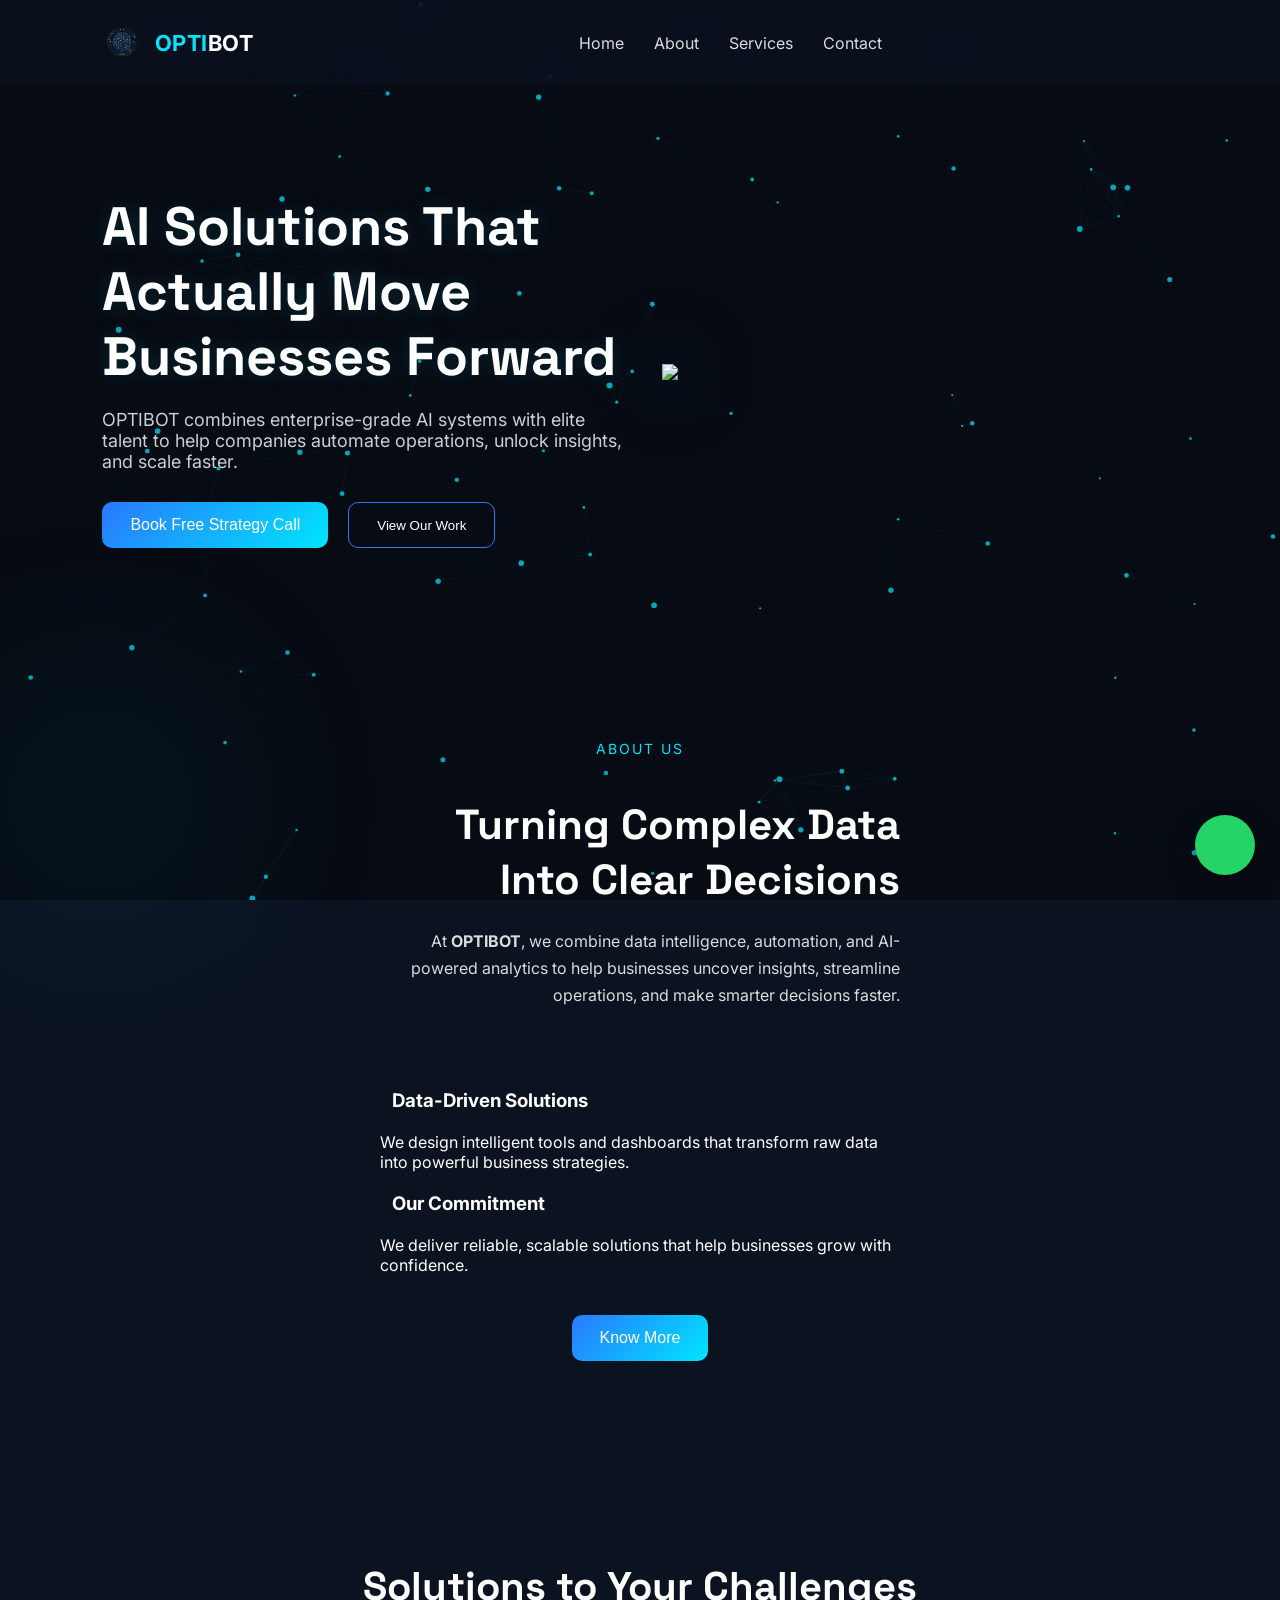
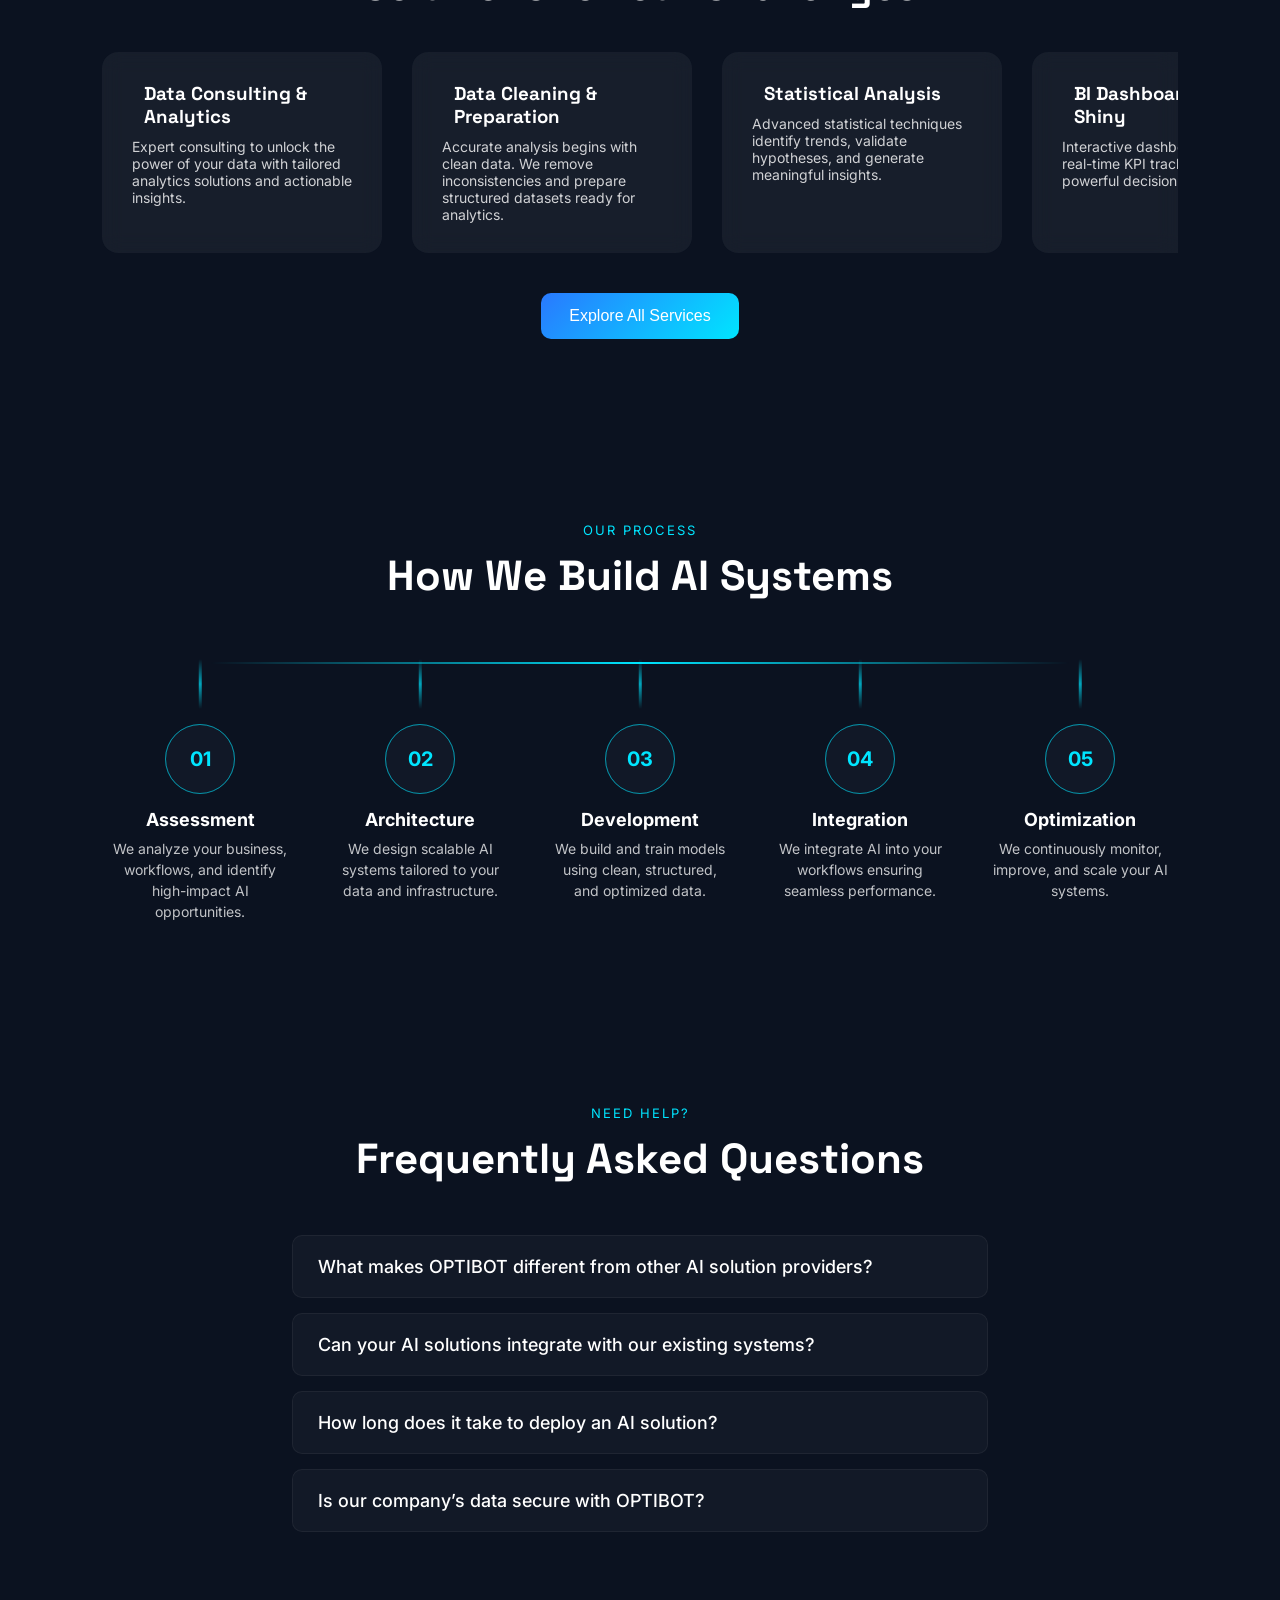
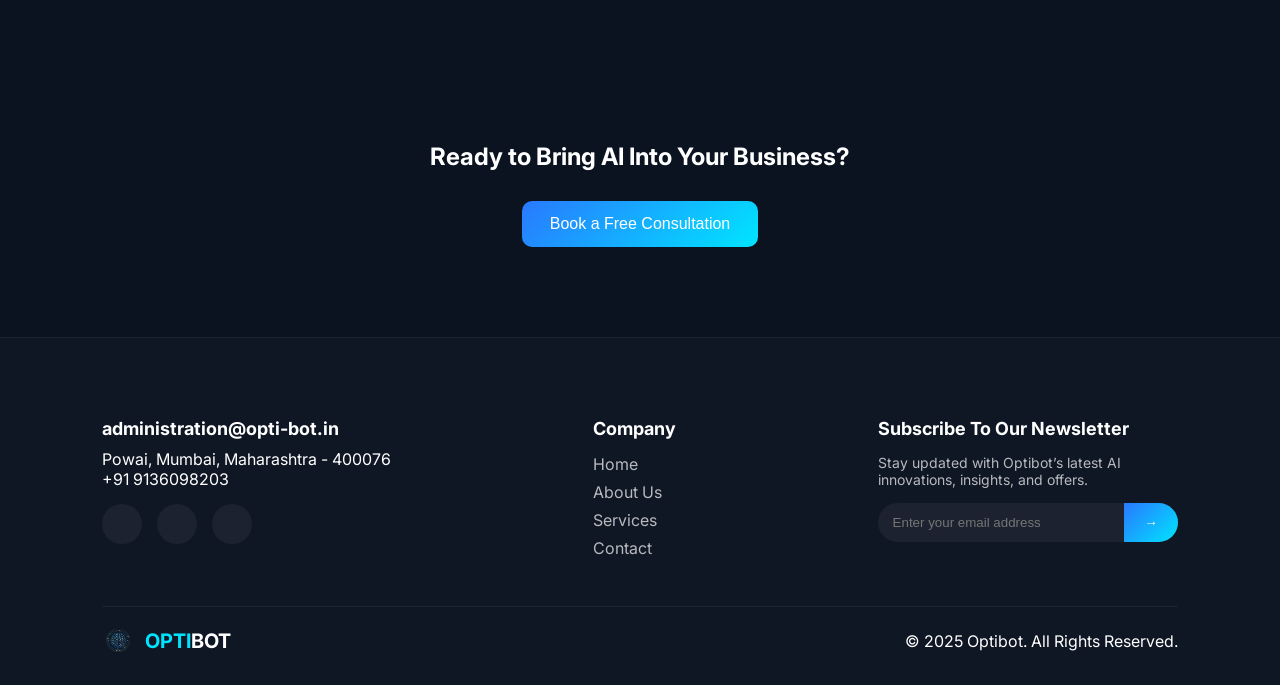
==== commit c0f578e0: "Update index.html" ====
--- a/index.html
+++ b/index.html
@@ -58,13 +58,17 @@
         <div class="menu-toggle" onclick="toggleMenu()">☰</div>
 
         <ul id="menu">
+            <li class="mobile-contact-icons">
+                <a href="mailto:administration@opti-bot.in"><i class="fa-solid fa-envelope"></i></a>
+                <a href="tel:+919136098203"><i class="fa-solid fa-phone"></i></a>
+            </li>
             <li><a href="#home">Home</a></li>
             <li><a href="about.html">About</a></li>
             <li><a href="services.html">Services</a></li>
             <li><a href="contact.html">Contact</a></li>
         </ul>
 
-        <div class="nav-contact">
+        <div class="nav-icons-desktop">
             <a href="mailto:administration@opti-bot.in"><i class="fa-solid fa-envelope"></i></a>
             <a href="tel:+919136098203"><i class="fa-solid fa-phone"></i></a>
         </div>
@@ -427,4 +431,4 @@
 
 </body>
 
-</html>+</html>
--- a/style.css
+++ b/style.css
@@ -459,6 +459,9 @@
 text-align:center;
 padding:90px 8%;
 }
+.cta-section h2{
+margin-bottom:30px;
+}
 
 /* FOOTER */
 footer{
@@ -837,11 +840,118 @@
 box-shadow:0 0 20px rgba(0,229,255,0.15), inset 0 2px 4px rgba(0,0,0,0.2);
 transform:translateY(-2px);
 }
+/* --- EXTENDED RESPONSIVENESS --- */
+
+/* TABLETS (Max 1024px) */
+@media(max-width:1024px){
+    .hero{
+        padding:90px 5%;
+        gap:30px;
+    }
+    .hero h1{
+        font-size:46px;
+    }
+    nav{
+        padding:20px 5%;
+    }
+    .about-container{
+        gap:40px;
+        padding: 0 5%;
+    }
+    .process-section, .services, .faq-section, .cta-section{
+        padding-left:5%;
+        padding-right:5%;
+    }
+}
+
+/* MOBILE PHONES (Max 768px) */
 @media(max-width:768px){
-.contact-form-container{
-padding:30px 20px;
-}
-#contact-form .form-row{
-grid-template-columns:1fr !important;
-}
+    /* Form & Mobile Blocks */
+    .contact-form-container{
+        padding:30px 20px !important;
+    }
+    #contact-form .form-row{
+        grid-template-columns:1fr !important;
+    }
+    
+    /* Navbar specific */
+    .logo div{
+        font-size:18px !important;
+    }
+    .logo img{
+        height:28px !important;
+    }
+    
+    /* Typography scaling */
+    .hero h1{
+        font-size:38px !important;
+    }
+    .about-left h2{
+        font-size:32px;
+        text-align: center;
+    }
+    .about-left{
+        text-align: center;
+        max-width: 100%;
+    }
+    .services h2, .process-header h2, .faq-header h2, .cta-section h2, .contact-info h2{
+        font-size:32px !important;
+        text-align: center;
+    }
+    
+    /* Layouts to column */
+    .about-container{
+        flex-direction:column;
+        text-align:center;
+    }
+    .about-right{
+        text-align:center;
+        max-width: 100%;
+    }
+    .services-grid{
+        grid-template-columns:1fr !important;
+    }
+    .contact-page-layout{
+        flex-direction:column;
+        padding-top:80px !important;
+        gap:40px;
+    }
+    .contact-info{
+        text-align: center;
+        margin-bottom: 0px;
+        width: 100%;
+        min-width: 100%;
+    }
+    .contact-info p{
+        margin: 0 auto 30px auto;
+    }
+    
+    /* Fix buttons scaling */
+    .buttons{
+        justify-content: center;
+    }
+    .hero .buttons button{
+        width: 100%;
+        margin-bottom: 10px;
+    }
+}
+
+/* SMALL PHONES (Max 480px) */
+@media(max-width:480px){
+    .hero h1{
+        font-size:30px !important;
+    }
+    .hero p, .about-text, .faq-question{
+        font-size:14px;
+    }
+    .process-container{
+        gap:30px;
+    }
+    .contact-form-container{
+        padding:25px 15px !important;
+    }
+    /* Hide decorative process line on tiny screens */
+    .process-line{
+        display: none;
+    }
 }
